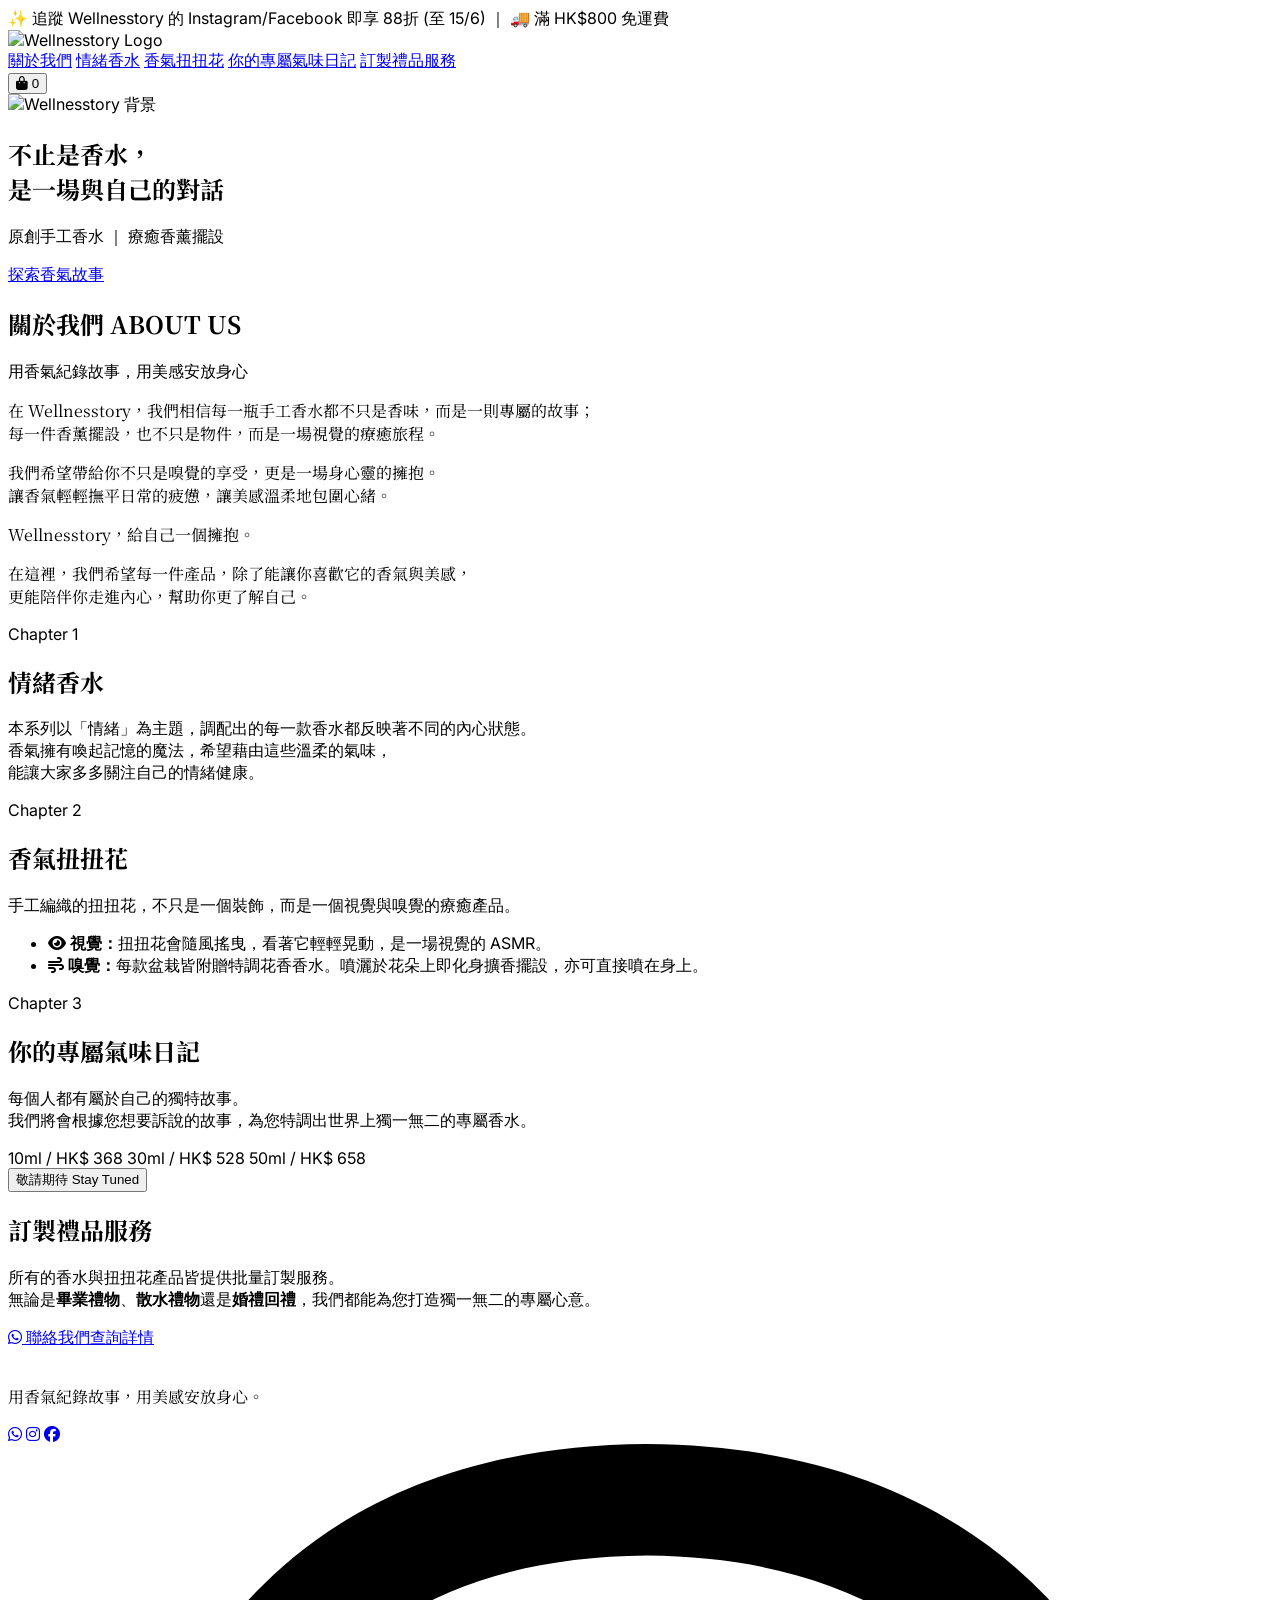
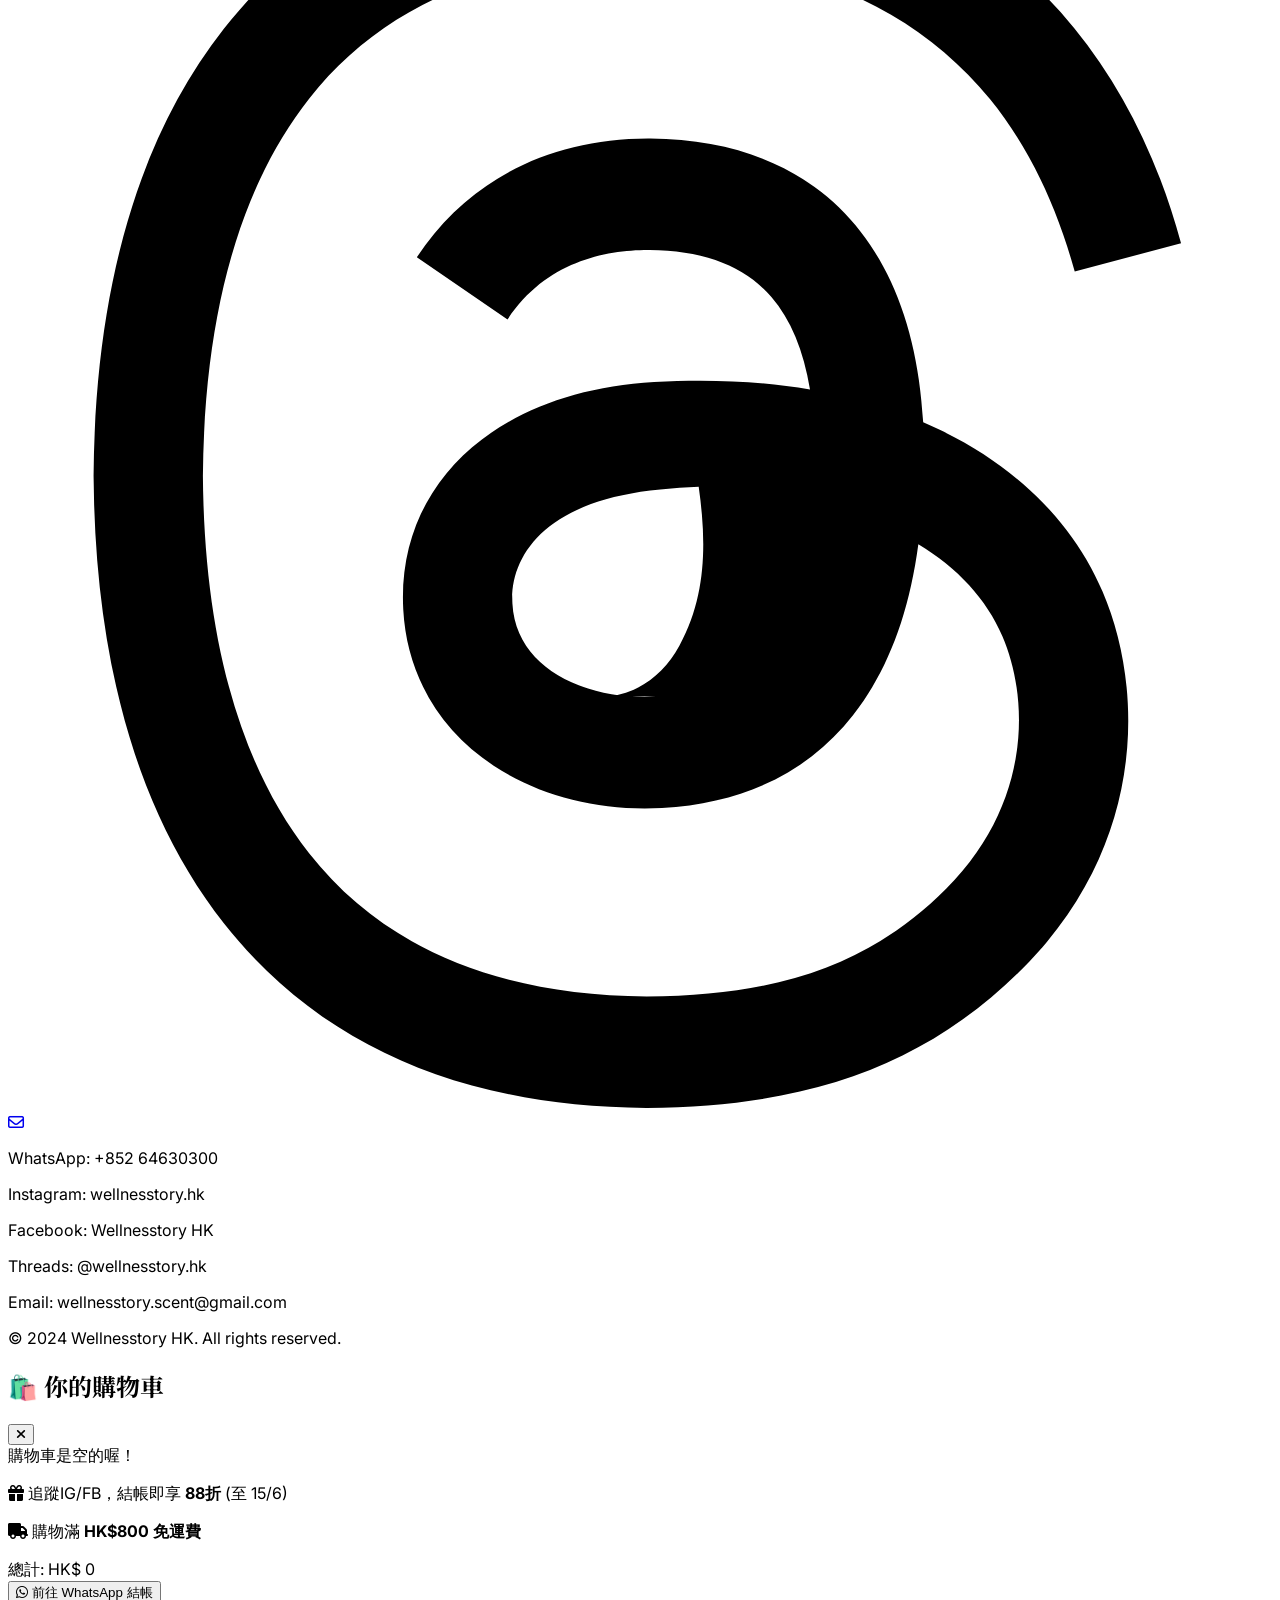
==== index.html @ 08ec4724 "Add files via upload" ====
<!DOCTYPE html>
<html lang="zh-HK">
<head>
    <meta charset="UTF-8">
    <meta name="viewport" content="width=device-width, initial-scale=1.0">
    <title>Wellnesstory | 原創調配香水與手作</title>
    <!-- Tailwind CSS -->
    <script src="https://cdn.tailwindcss.com"></script>
    <!-- Google Fonts -->
    <link href="https://fonts.googleapis.com/css2?family=Noto+Serif+TC:wght@300;400;500;600&family=Inter:wght@300;400;500&display=swap" rel="stylesheet">
    <!-- Font Awesome -->
    <link rel="stylesheet" href="https://cdnjs.cloudflare.com/ajax/libs/font-awesome/6.4.0/css/all.min.css">
    <style>
        body { font-family: 'Inter', sans-serif; }
        .font-serif-tc { font-family: 'Noto Serif TC', serif; }
        html { scroll-behavior: smooth; }
        
        /* 背景漸層遮罩 */
        .hero-overlay {
            background: linear-gradient(to bottom, rgba(255,255,255,0.4) 0%, rgba(250,249,246,1) 100%);
        }
        
        /* 隱藏捲軸但可滾動 */
        .no-scrollbar::-webkit-scrollbar {
            display: none;
        }
        .no-scrollbar {
            -ms-overflow-style: none;
            scrollbar-width: none;
        }
    </style>
</head>
<body class="bg-[#faf9f6] text-gray-800 antialiased overflow-x-hidden">

    <!-- 頂部公告欄 Top Announcement Bar -->
    <div class="fixed top-0 w-full h-10 bg-[#8fa49b] text-white flex items-center justify-center text-xs md:text-sm z-[110] px-4 shadow-sm">
        <span class="text-center w-full truncate">
            ✨ 追蹤 Wellnesstory 的 Instagram/Facebook 即享 <span class="font-bold">88折</span> (至 15/6) ｜ 🚚 滿 <span class="font-bold">HK$800</span> 免運費
        </span>
    </div>

    <!-- 導覽列 Navbar (向下推 40px 以避開公告欄) -->
    <nav class="fixed w-full z-[100] bg-white/95 backdrop-blur-md shadow-sm transition-all duration-300 top-10" id="navbar">
        <div class="max-w-6xl mx-auto px-4 sm:px-6 lg:px-8">
            <div class="flex justify-between items-center h-20">
                <!-- Logo -->
                <div class="flex-shrink-0 flex items-center cursor-pointer relative z-10" onclick="window.scrollTo(0,0)">
                    <img src="https://drive.google.com/thumbnail?id=1SncEjo24boX27bSdx80IUjt_El0j5Xf4&sz=w800" alt="Wellnesstory Logo" class="h-14 w-auto object-contain">
                </div>
                
                <!-- Desktop Menu -->
                <div class="hidden md:flex space-x-8 items-center mr-8 relative z-10 pointer-events-auto">
                    <a href="#about" class="text-gray-600 hover:text-[#8fa49b] transition-colors font-medium">關於我們</a>
                    <a href="#chapter1" class="text-gray-600 hover:text-[#8fa49b] transition-colors font-medium">情緒香水</a>
                    <a href="#chapter2" class="text-gray-600 hover:text-[#8fa49b] transition-colors font-medium">香氣扭扭花</a>
                    <a href="#chapter3" class="text-gray-600 hover:text-[#8fa49b] transition-colors font-medium">你的專屬氣味日記</a>
                    <a href="#customer" class="text-gray-600 hover:text-[#8fa49b] transition-colors font-medium">訂製禮品服務</a>
                </div>

                <!-- 購物車圖示 (獨立按鈕，確保一定點得到) -->
                <button onclick="toggleCart()" class="relative text-gray-700 hover:text-[#8fa49b] transition-colors flex items-center p-2 rounded-full hover:bg-gray-100 z-20 pointer-events-auto">
                    <i class="fas fa-shopping-bag text-2xl md:text-xl"></i>
                    <span id="cart-count" class="absolute -top-1 -right-1 bg-[#8fa49b] text-white text-[10px] rounded-full h-5 w-5 flex items-center justify-center font-bold shadow-sm">0</span>
                </button>
            </div>
        </div>
    </nav>

    <!-- 首頁橫幅 Hero Section -->
    <section class="relative h-screen flex items-center justify-center overflow-hidden">
        <!-- 背景圖片 -->
        <div class="absolute inset-0 z-0">
            <img src="https://drive.google.com/thumbnail?id=1lZn-t7S99FjFiKh4dbZBlxa4X2uC0MrG&sz=w1920" alt="Wellnesstory 背景" class="w-full h-full object-cover opacity-80">
            <div class="absolute inset-0 hero-overlay"></div>
        </div>
        
        <div class="relative z-10 text-center px-4 max-w-4xl mx-auto mt-20">
            <h1 class="text-4xl md:text-5xl font-serif-tc text-gray-800 mb-6 tracking-wide leading-tight drop-shadow-sm">
                不止是香水，<br class="md:hidden">是一場與自己的對話
            </h1>
            <p class="text-lg md:text-2xl text-gray-600 mb-10 tracking-[0.2em] font-light">
                原創手工香水 ｜ 療癒香薰擺設
            </p>
            <a href="#about" class="inline-block bg-[#8fa49b] text-white px-8 py-3.5 rounded-full tracking-wider hover:bg-[#7b8f87] transition-all shadow-md hover:shadow-lg text-lg pointer-events-auto relative z-20">
                探索香氣故事
            </a>
        </div>
    </section>

    <!-- 關於我們 About Us -->
    <section id="about" class="py-24 bg-white relative z-10 pt-32 -mt-16">
        <div class="max-w-4xl mx-auto px-4 text-center">
            <h2 class="text-3xl font-serif-tc text-gray-800 mb-4 tracking-widest">關於我們 ABOUT US</h2>
            <p class="text-[#8fa49b] mb-12 tracking-widest text-sm uppercase font-semibold">用香氣紀錄故事，用美感安放身心</p>
            
            <div class="space-y-8 text-gray-600 leading-loose font-serif-tc text-lg text-left md:text-center max-w-3xl mx-auto">
                <p>在 Wellnesstory，我們相信每一瓶手工香水都不只是香味，而是一則專屬的故事；<br class="hidden md:block">每一件香薰擺設，也不只是物件，而是一場視覺的療癒旅程。</p>
                <p>我們希望帶給你不只是嗅覺的享受，更是一場身心靈的擁抱。<br class="hidden md:block">讓香氣輕輕撫平日常的疲憊，讓美感溫柔地包圍心緒。</p>
                <p class="font-medium text-[#8fa49b] text-xl pt-4">Wellnesstory，給自己一個擁抱。</p>
                <p>在這裡，我們希望每一件產品，除了能讓你喜歡它的香氣與美感，<br class="hidden md:block">更能陪伴你走進內心，幫助你更了解自己。</p>
            </div>
        </div>
    </section>

    <!-- Chapter 1: 情緒香水 -->
    <section id="chapter1" class="py-24 bg-[#faf9f6] pt-32 -mt-16">
        <div class="max-w-6xl mx-auto px-4">
            <div class="text-center mb-16">
                <span class="text-[#8fa49b] font-semibold tracking-widest text-sm mb-2 block">Chapter 1</span>
                <h2 class="text-3xl md:text-4xl font-serif-tc text-gray-800 mb-6">情緒香水</h2>
                <p class="text-gray-600 max-w-2xl mx-auto leading-relaxed">
                    本系列以「情緒」為主題，調配出的每一款香水都反映著不同的內心狀態。<br>
                    香氣擁有喚起記憶的魔法，希望藉由這些溫柔的氣味，<br>
                    能讓大家多多關注自己的情緒健康。
                </p>
            </div>
            
            <div id="ch1-container" class="grid grid-cols-1 md:grid-cols-2 lg:grid-cols-3 gap-10">
                <!-- 產品卡片由 JavaScript 動態生成 -->
            </div>
        </div>
    </section>

    <!-- Chapter 2: 香氣扭扭花 -->
    <section id="chapter2" class="py-24 bg-white pt-32 -mt-16">
        <div class="max-w-6xl mx-auto px-4">
            <div class="text-center mb-16">
                <span class="text-[#8fa49b] font-semibold tracking-widest text-sm mb-2 block">Chapter 2</span>
                <h2 class="text-3xl md:text-4xl font-serif-tc text-gray-800 mb-6">香氣扭扭花</h2>
                <div class="text-gray-600 max-w-2xl mx-auto leading-relaxed space-y-4 text-left md:text-center">
                    <p>手工編織的扭扭花，不只是一個裝飾，而是一個視覺與嗅覺的療癒產品。</p>
                    <ul class="list-none space-y-2 inline-block text-left">
                        <li><i class="fas fa-eye text-[#8fa49b] w-6"></i> <b>視覺：</b>扭扭花會隨風搖曳，看著它輕輕晃動，是一場視覺的 ASMR。</li>
                        <li><i class="fas fa-wind text-[#8fa49b] w-6"></i> <b>嗅覺：</b>每款盆栽皆附贈特調花香香水。噴灑於花朵上即化身擴香擺設，亦可直接噴在身上。</li>
                    </ul>
                </div>
            </div>
            
            <div id="ch2-container" class="grid grid-cols-1 sm:grid-cols-2 lg:grid-cols-3 gap-10">
                <!-- 產品卡片由 JavaScript 動態生成 -->
            </div>
        </div>
    </section>

    <!-- Chapter 3: 你的專屬氣味日記 -->
    <section id="chapter3" class="py-24 bg-[#eef1f0]">
        <div class="max-w-4xl mx-auto px-4 text-center">
            <span class="text-[#8fa49b] font-semibold tracking-widest text-sm mb-2 block">Chapter 3</span>
            <h2 class="text-3xl md:text-4xl font-serif-tc text-gray-800 mb-6">你的專屬氣味日記</h2>
            <p class="text-gray-600 mb-10 leading-relaxed max-w-2xl mx-auto">
                每個人都有屬於自己的獨特故事。<br>我們將會根據您想要訴說的故事，為您特調出世界上獨一無二的專屬香水。
            </p>
            <div class="flex flex-wrap justify-center gap-4 md:gap-8 text-gray-700 font-medium mb-12 text-lg">
                <span class="bg-white px-6 py-2 rounded-lg shadow-sm">10ml / HK$ 368</span>
                <span class="bg-white px-6 py-2 rounded-lg shadow-sm">30ml / HK$ 528</span>
                <span class="bg-white px-6 py-2 rounded-lg shadow-sm">50ml / HK$ 658</span>
            </div>
            <button class="bg-gray-300 text-gray-500 px-10 py-3.5 rounded-full font-medium cursor-not-allowed text-lg shadow-inner">
                敬請期待 Stay Tuned
            </button>
        </div>
    </section>

    <!-- 訂製禮品服務 Banner -->
    <section id="customer" class="py-16 bg-[#8fa49b] text-white pt-24 -mt-8">
        <div class="max-w-4xl mx-auto px-4 text-center">
            <h2 class="text-3xl font-serif-tc mb-4">訂製禮品服務</h2>
            <p class="text-lg mb-8 opacity-90 leading-relaxed max-w-2xl mx-auto">所有的香水與扭扭花產品皆提供批量訂製服務。<br>無論是<b>畢業禮物</b>、<b>散水禮物</b>還是<b>婚禮回禮</b>，我們都能為您打造獨一無二的專屬心意。</p>
            <a href="https://wa.me/85264630300?text=你好，我想了解批量訂製（如畢業禮物/散水禮物/回禮）的詳情！" target="_blank" class="inline-flex items-center gap-2 bg-white text-[#8fa49b] px-8 py-3.5 rounded-full hover:bg-gray-100 transition-colors font-semibold shadow-md text-lg relative z-20 pointer-events-auto">
                <i class="fab fa-whatsapp text-2xl"></i> 聯絡我們查詢詳情
            </a>
        </div>
    </section>

    <!-- 頁尾 Footer -->
    <footer class="bg-gray-900 text-gray-400 py-16 text-center">
        <div class="max-w-6xl mx-auto px-4 flex flex-col items-center">
            <img src="https://drive.google.com/thumbnail?id=1SncEjo24boX27bSdx80IUjt_El0j5Xf4&sz=w800" alt="Wellnesstory Logo" class="h-16 w-auto mb-6 opacity-60 hover:opacity-100 transition-opacity" style="filter: brightness(0) invert(1);">
            <p class="font-serif-tc text-gray-300 mb-8 tracking-widest">用香氣紀錄故事，用美感安放身心。</p>
            <div class="flex space-x-6 mb-8 items-center justify-center">
                <a href="https://wa.me/85264630300" target="_blank" class="text-gray-400 hover:text-white transition-colors transform hover:scale-110"><i class="fab fa-whatsapp text-3xl"></i></a>
                <a href="https://www.instagram.com/wellnesstory.hk/" target="_blank" class="text-gray-400 hover:text-white transition-colors transform hover:scale-110"><i class="fab fa-instagram text-3xl"></i></a>
                <a href="https://facebook.com/WellnesstoryHK" target="_blank" class="text-gray-400 hover:text-white transition-colors transform hover:scale-110"><i class="fab fa-facebook text-3xl"></i></a>
                
                <!-- Threads SVG Icon -->
                <a href="https://www.threads.com/@wellnesstory.hk" target="_blank" class="text-gray-400 hover:text-white transition-colors transform hover:scale-110">
                    <svg class="w-7 h-7 fill-current" viewBox="0 0 192 192" xmlns="http://www.w3.org/2000/svg">
                        <path d="M141.537 88.9883C140.71 88.5919 139.87 88.2104 139.019 87.8451C137.537 60.5382 122.616 44.905 97.5619 44.745C97.4484 44.7443 97.3355 44.7443 97.222 44.7443C82.2364 44.7443 69.7731 51.1409 62.102 62.7807L75.881 72.2328C81.6116 63.5383 90.6052 61.6848 97.2286 61.6848C97.3051 61.6848 97.3819 61.6848 97.4576 61.6855C105.707 61.7381 111.932 64.1366 115.961 68.814C118.893 72.2193 120.854 76.925 121.825 82.8638C114.511 81.6207 106.601 81.2385 98.145 81.7233C74.3247 83.0954 59.0111 96.9879 60.0396 116.292C60.5615 126.084 65.4397 134.508 73.775 140.011C80.8224 144.663 89.899 146.938 99.3323 146.423C111.79 145.74 121.563 140.987 128.381 132.296C133.559 125.696 136.834 117.143 138.28 106.366C144.217 109.949 148.617 114.664 151.047 120.332C155.179 129.967 155.42 145.8 142.501 158.708C131.182 170.016 117.576 174.908 97.0135 175.059C74.2042 174.89 56.9538 167.575 45.7381 153.317C35.2355 139.966 29.8077 120.682 29.6052 96C29.8077 71.3178 35.2355 52.0336 45.7381 38.6827C56.9538 24.4249 74.2039 17.11 97.0132 16.9405C119.988 17.1113 137.539 24.4614 149.184 38.788C154.894 45.8136 159.199 54.6488 162.037 64.9503L178.184 60.6422C174.744 47.9622 169.331 37.0357 161.965 27.974C147.036 9.60668 125.202 0.195148 97.0695 0H96.9569C68.8816 0.194473 47.2921 9.6418 32.7883 28.0793C19.8819 44.4864 13.2244 67.3157 13.0007 95.9325L13 96L13.0007 96.0675C13.2244 124.684 19.8819 147.514 32.7883 163.921C47.2921 182.358 68.8816 191.806 96.9569 192H97.0695C122.03 191.827 139.624 185.292 154.118 170.811C173.081 151.866 172.51 128.119 166.26 113.541C161.776 103.087 153.227 94.5962 141.537 88.9883ZM98.4405 129.507C88.0005 130.095 77.1544 125.409 76.6196 115.372C76.2232 107.93 81.9158 99.626 99.0812 98.0476C101.049 97.8662 102.994 97.7376 104.915 97.6518C105.951 104.97 106.401 113.805 102.001 121.758C99.642 126.02 96.166 128.847 91.246 129.507Z"></path>
                    </svg>
                </a>
                
                <a href="mailto:wellnesstory.scent@gmail.com" class="text-gray-400 hover:text-white transition-colors transform hover:scale-110"><i class="far fa-envelope text-3xl"></i></a>
            </div>
            <div class="text-sm space-y-2 text-gray-500">
                <p class="hover:text-gray-300 transition-colors">WhatsApp: +852 64630300</p>
                <p class="hover:text-gray-300 transition-colors">Instagram: wellnesstory.hk</p>
                <p class="hover:text-gray-300 transition-colors">Facebook: Wellnesstory HK</p>
                <p class="hover:text-gray-300 transition-colors">Threads: @wellnesstory.hk</p>
                <p class="hover:text-gray-300 transition-colors">Email: wellnesstory.scent@gmail.com</p>
                <p class="mt-8 pt-6 border-t border-gray-800 text-xs opacity-60">&copy; 2024 Wellnesstory HK. All rights reserved.</p>
            </div>
        </div>
    </footer>

    <!-- 購物車遮罩 -->
    <div id="cart-overlay" class="fixed inset-0 bg-black/50 z-[120] hidden transition-opacity backdrop-blur-sm" onclick="toggleCart()"></div>
    
    <!-- 購物車側邊欄 (修改排版，確保不被遮擋) -->
    <div id="cart-sidebar" class="fixed top-0 right-0 h-full w-full sm:w-[400px] bg-white shadow-2xl z-[130] flex flex-col transform translate-x-full transition-transform duration-300">
        
        <!-- 購物車頂部 (固定高度) -->
        <div class="p-5 border-b flex justify-between items-center bg-gray-50 h-[72px] shrink-0">
            <h2 class="text-xl font-serif-tc font-bold text-gray-800">🛍️ 你的購物車</h2>
            <button onclick="toggleCart()" class="text-gray-400 hover:text-gray-800 transition-colors p-2 rounded-full hover:bg-gray-200 cursor-pointer flex items-center justify-center pointer-events-auto">
                <i class="fas fa-times text-2xl"></i>
            </button>
        </div>
        
        <!-- 購物車內容區 (可滾動，隱藏滾動條但保持功能) -->
        <div id="cart-items" class="flex-1 overflow-y-auto no-scrollbar p-5 space-y-4 bg-white relative">
            <div class="text-center text-gray-500 mt-10">購物車是空的喔！</div>
        </div>
        
        <!-- 購物車底部結帳區 (固定在最底) -->
        <div class="p-5 border-t bg-white shadow-[0_-10px_15px_-3px_rgba(0,0,0,0.05)] shrink-0">
            
            <!-- 優惠與運費提示 -->
            <div class="bg-[#f4f7f6] rounded-xl p-3 mb-4 text-xs text-gray-600 space-y-1.5 border border-[#e8f0ec]">
                <p class="flex items-start gap-1.5"><i class="fas fa-gift text-[#8fa49b] mt-0.5"></i> <span>追蹤IG/FB，結帳即享 <b>88折</b> (至 15/6)</span></p>
                <p class="flex items-start gap-1.5"><i class="fas fa-truck text-[#8fa49b] mt-0.5"></i> <span>購物滿 <b>HK$800 免運費</b> </span></p>
            </div>

            <!-- 總計金額 -->
            <div class="flex justify-between items-end mb-3">
                <span class="font-semibold text-gray-600 mb-1">總計:</span>
                <span class="font-bold text-3xl text-[#8fa49b]">HK$ <span id="cart-total">0</span></span>
            </div>

            <button onclick="checkout()" class="w-full bg-gray-900 text-white py-3.5 mt-4 rounded-xl hover:bg-[#8fa49b] transition-colors font-semibold shadow-md flex items-center justify-center gap-2 text-lg pointer-events-auto">
                <i class="fab fa-whatsapp text-2xl"></i> 前往 WhatsApp 結帳
            </button>
        </div>
    </div>

    <!-- 產品資料與互動邏輯 -->
    <script type="importmap">
        {
          "imports": {
            "@google/genai": "https://esm.run/@google/genai"
          }
        }
    </script>
    <script type="module">
        import { GoogleGenAI } from '@google/genai';

        // -------------------------
        // 產品資料庫
        // -------------------------
        
        // Chapter 1
        const productsCh1 = [
            {
                id: 'p1', name: 'Unique',
                description: '粉紅胡椒與伯爵茶交織出獨特的初印象，揉合金銀花與白麝香的溫柔，最後以雪松與琥珀留下深刻的木質印記，獻給獨一無二的你！',
                image: 'https://drive.google.com/thumbnail?id=1XmzEVz_Deq86PL3l24dZ3It4BhJUNW-I&sz=w800',
                options: [{name: '10ml', price: 198}, {name: '30ml', price: 338}, {name: '50ml', price: 568}]
            },
            {
                id: 'p2', name: 'Freedom',
                description: '佛手柑與茉莉帶來清新開闊的氣息，海洋調與白木帶領你感受海風的吹拂，沉穩的檀香與檜木則為這趟自由之旅畫下寧靜句點。',
                image: 'https://drive.google.com/thumbnail?id=1BBouOcL57UH2y7o2W0Ma26aaHQBxPvo8&sz=w800',
                options: [{name: '10ml', price: 198}, {name: '30ml', price: 338}, {name: '50ml', price: 568}]
            },
            {
                id: 'p3', name: 'Gloomy',
                description: '快樂鼠尾草與青檸的清亮，溫柔地承接了五月玫瑰與晚香玉的馥郁，最後在琥珀、麝香與薰衣草的包圍中，讓憂鬱的情緒得到安放與療癒。',
                image: 'https://drive.google.com/thumbnail?id=1YFwl7EpmYupf7GORQkB1BflWE6qAnyG5&sz=w800',
                options: [{name: '10ml', price: 198}, {name: '30ml', price: 338}, {name: '50ml', price: 568}]
            },
            {
                id: 'p4', name: 'Joy',
                description: '甜美的香橙、荔枝與蘋果，像是一場歡樂的派對；覆盆子、鳳梨與薄荷帶來清爽的驚喜，最後在含羞草與蜜桃的甜香中，延續著愉悅的心情。',
                image: 'https://drive.google.com/thumbnail?id=1Qny7wD9-jKYvq446c9DHxUF1aiDgs0cj&sz=w800',
                options: [{name: '10ml', price: 198}, {name: '30ml', price: 338}, {name: '50ml', price: 568}]
            },
            {
                id: 'p5', name: 'Anxious',
                description: '黑胡椒與茉莉的沉穩交織，胡蘿蔔籽與海洋調帶來平靜的力量，最終在橡木、東加豆與乳香的深沉木質香氣中，撫平焦慮，找回內心的平靜。',
                image: 'https://drive.google.com/thumbnail?id=1Jrxhla3BRv5WOkNCsels0JD10LKok7H9&sz=w800',
                options: [{name: '10ml', price: 198}, {name: '30ml', price: 338}, {name: '50ml', price: 568}]
            }
        ];

        // Chapter 2
        const productsCh2 = [
            { id: 'c2_1', name: 'Daisy 雛菊', desc: '純潔與希望的象徵', img_potted: 'https://drive.google.com/thumbnail?id=1rGiFCvPRi-qfg3AWyP1yEaELSkSRAkgE&sz=w800', img_keychain: 'https://drive.google.com/thumbnail?id=1LkZzeBxmp_FonsTpjjykZTk3L0J9MrZJ&sz=w800', options: [{name: '盆栽', price: 128, type: 'potted'}, {name: '鎖匙扣', price: 58, type: 'keychain'}], colors: ['紅色', '白色', '粉紅色', '黃色'] },
            { id: 'c2_2', name: 'Sunflower 向日葵', desc: '溫暖與陽光的擁抱', img_potted: 'https://drive.google.com/thumbnail?id=1mi2zJFk4Wi_Mg0c80LewX4u5qCZKvRRA&sz=w800', img_keychain: 'https://drive.google.com/thumbnail?id=1zyp1E5zTHQPNjmguBZEdcW4K6Lg6a-l-&sz=w800', options: [{name: '盆栽', price: 128, type: 'potted'}, {name: '鎖匙扣', price: 58, type: 'keychain'}], colors: ['橙色', '黃色', '粉紅色'] },
            { id: 'c2_3', name: 'Rose 玫瑰', desc: '經典浪漫的氣息', img_potted: 'https://drive.google.com/thumbnail?id=1GskHWqS_KWX1IkKIDywoVmLTFHoLyfqf&sz=w800', img_keychain: 'https://drive.google.com/thumbnail?id=1O_YgaBX0PVqicaZ2XBHydCbHtgbAQfST&sz=w800', options: [{name: '盆栽', price: 128, type: 'potted'}, {name: '鎖匙扣', price: 58, type: 'keychain'}], colors: ['粉紅色', '紅色', '桃紅色', '淡粉紅色'] },
            { id: 'c2_4', name: 'Lavender 薰衣草', desc: '寧靜放鬆的療癒', img_potted: 'https://drive.google.com/thumbnail?id=1sQzQRKnJq_oHI1YW8Y83Iojg0WfPMm3R&sz=w800', img_keychain: 'https://drive.google.com/thumbnail?id=1Gl2Z8d2eDKqSJXyyvYszIHjDpNGGKICR&sz=w800', options: [{name: '盆栽', price: 128, type: 'potted'}, {name: '鎖匙扣', price: 58, type: 'keychain'}], colors: ['淨色款 (粉紫)', '淨色款 (淺粉紅色)', '混色款 (淺色)', '混色款 (深色)'] },
            { id: 'c2_5', name: 'Tulip 鬱金香', desc: '優雅迷人的姿態', img_potted: 'https://drive.google.com/thumbnail?id=1LldQB_tQvCJBpUcGONGIy1e16ulRttlj&sz=w800', img_keychain: 'https://drive.google.com/thumbnail?id=1-7pALk9YqPm82ixKH29ozWCdXWmDdyiW&sz=w800', options: [{name: '盆栽', price: 128, type: 'potted'}, {name: '鎖匙扣', price: 58, type: 'keychain'}], colors: ['藍色', '黃色', '橙色', '紫色', '粉紅色'] },
            { id: 'c2_6', name: 'Lily 百合', desc: '清新脫俗的美好', img_potted: 'https://drive.google.com/thumbnail?id=1BeOZzPdmzp5EbXefbdNpkqOTF9jl163q&sz=w800', img_keychain: 'https://drive.google.com/thumbnail?id=1k5rWBBoqDZGFTGKfxPgOrsPnkNbLYsu1&sz=w800', options: [{name: '盆栽', price: 128, type: 'potted'}, {name: '鎖匙扣', price: 58, type: 'keychain'}], colors: ['黃色', '藍色', '粉紅色', '紫色', '啡色'] }
        ];

        let cart = [];

        // -------------------------
        // UI 渲染邏輯
        // -------------------------
        window.renderProducts = function() {
            // Render Chapter 1
            const ch1Container = document.getElementById('ch1-container');
            ch1Container.innerHTML = productsCh1.map(p => `
                <div class="bg-white rounded-2xl shadow-sm hover:shadow-xl transition-all duration-300 overflow-hidden flex flex-col group border border-gray-100">
                    <div class="h-80 overflow-hidden relative bg-gray-50 flex items-center justify-center p-4">
                        <img src="${p.image}" alt="${p.name}" class="w-full h-full object-contain transition-transform duration-700 group-hover:scale-105 drop-shadow-md pointer-events-none">
                    </div>
                    <div class="p-6 flex flex-col flex-1">
                        <h3 class="text-2xl font-bold mb-3 font-serif text-gray-800 tracking-wide">${p.name}</h3>
                        <p class="text-gray-600 text-sm mb-6 flex-1 leading-relaxed">${p.description}</p>
                        <div class="mt-auto space-y-3 pointer-events-auto">
                            <select id="option-${p.id}" class="w-full border border-gray-200 rounded-lg p-3 text-sm focus:ring-2 focus:ring-[#8fa49b] focus:border-transparent outline-none bg-gray-50 cursor-pointer">
                                ${p.options.map((opt, i) => `<option value="${i}">容量: ${opt.name} - HK$${opt.price}</option>`).join('')}
                            </select>
                            <button onclick="addToCart('${p.id}', 'ch1')" class="w-full bg-white border-2 border-[#8fa49b] text-[#8fa49b] py-3 rounded-full hover:bg-[#8fa49b] hover:text-white transition-colors font-semibold shadow-sm">
                                加入購物車
                            </button>
                        </div>
                    </div>
                </div>
            `).join('');

            // Render Chapter 2
            const ch2Container = document.getElementById('ch2-container');
            ch2Container.innerHTML = productsCh2.map(p => `
                <div class="bg-white rounded-2xl shadow-sm hover:shadow-xl transition-all duration-300 overflow-hidden flex flex-col group border border-gray-100">
                    <div class="h-64 overflow-hidden relative bg-gray-50 flex items-center justify-center">
                        <img id="img-${p.id}" src="${p.img_potted}" alt="${p.name}" class="w-full h-full object-cover transition-transform duration-700 group-hover:scale-105 pointer-events-none">
                    </div>
                    <div class="p-6 flex flex-col flex-1 text-center">
                        <h3 class="text-xl font-bold mb-2 font-serif text-gray-800 tracking-wide">${p.name}</h3>
                        <p class="text-gray-500 text-sm mb-4">${p.desc}</p>
                        <div class="mt-auto space-y-3 pointer-events-auto">
                            <select id="option-${p.id}" onchange="changeCh2Image('${p.id}')" class="w-full border border-gray-200 rounded-lg p-2.5 text-sm focus:ring-2 focus:ring-[#8fa49b] outline-none bg-gray-50 text-center cursor-pointer">
                                ${p.options.map((opt, i) => `<option value="${i}">款式: ${opt.name} - HK$${opt.price}</option>`).join('')}
                            </select>
                            <select id="color-${p.id}" class="w-full border border-gray-200 rounded-lg p-2.5 text-sm focus:ring-2 focus:ring-[#8fa49b] outline-none bg-gray-50 text-center cursor-pointer">
                                <optgroup label="預設顏色">
                                    ${p.colors.map(color => `<option value="${color}">${color}</option>`).join('')}
                                </optgroup>
                                <option value="客製化顏色">客製化顏色 (結帳備註)</option>
                            </select>
                            <button onclick="addToCart('${p.id}', 'ch2')" class="w-full bg-[#f4f7f6] text-gray-700 py-3 rounded-full hover:bg-[#8fa49b] hover:text-white transition-colors font-semibold border border-transparent hover:border-[#8fa49b]">
                                加入購物車
                            </button>
                        </div>
                    </div>
                </div>
            `).join('');
        }

        // 切換扭扭花圖片 (盆栽/鎖匙扣)
        window.changeCh2Image = function(productId) {
            const product = productsCh2.find(p => p.id === productId);
            const selectIndex = document.getElementById(`option-${productId}`).value;
            const optType = product.options[selectIndex].type;
            const imgElement = document.getElementById(`img-${productId}`);
            
            imgElement.style.opacity = '0.5';
            setTimeout(() => {
                if(optType === 'keychain') {
                    imgElement.src = product.img_keychain;
                } else {
                    imgElement.src = product.img_potted;
                }
                imgElement.style.opacity = '1';
            }, 150);
        }

        // -------------------------
        // 購物車邏輯
        // -------------------------
        window.toggleCart = function() {
            const sidebar = document.getElementById('cart-sidebar');
            const overlay = document.getElementById('cart-overlay');
            sidebar.classList.toggle('translate-x-full');
            sidebar.classList.toggle('translate-x-0');
            overlay.classList.toggle('hidden');
        }

        // 打開購物車 (加入後自動呼叫)
        window.openCart = function() {
            const sidebar = document.getElementById('cart-sidebar');
            const overlay = document.getElementById('cart-overlay');
            sidebar.classList.remove('translate-x-full');
            sidebar.classList.add('translate-x-0');
            overlay.classList.remove('hidden');
        }

        window.addToCart = function(productId, chapter) {
            const productList = chapter === 'ch1' ? productsCh1 : productsCh2;
            const product = productList.find(p => p.id === productId);
            const selectElement = document.getElementById(`option-${productId}`);
            const selectedOptionIndex = selectElement.value;
            const selectedOption = product.options[selectedOptionIndex];
            
            let optionName = selectedOption.name;
            let itemImage = product.image;

            if (chapter === 'ch2') {
                const colorElement = document.getElementById(`color-${productId}`);
                const selectedColor = colorElement.value;
                optionName = `${selectedOption.name} [${selectedColor}]`;
                itemImage = selectedOption.type === 'keychain' ? product.img_keychain : product.img_potted;
            }
            
            const cartItem = {
                id: `${product.id}-${selectedOptionIndex}${chapter === 'ch2' ? '-' + document.getElementById(`color-${productId}`).selectedIndex : ''}`, 
                productId: product.id,
                name: product.name,
                optionName: optionName,
                price: selectedOption.price,
                quantity: 1,
                image: itemImage
            };

            const existingItem = cart.find(item => item.id === cartItem.id);
            if (existingItem) {
                existingItem.quantity += 1;
            } else {
                cart.push(cartItem);
            }

            updateCartUI();
            openCart(); // 自動彈出
        }

        window.updateCartUI = function() {
            const cartCount = document.getElementById('cart-count');
            const cartItems = document.getElementById('cart-items');
            const cartTotal = document.getElementById('cart-total');
            
            const totalItems = cart.reduce((sum, item) => sum + item.quantity, 0);
            cartCount.innerText = totalItems;
            
            if (cart.length === 0) {
                cartItems.innerHTML = '<div class="text-center text-gray-500 mt-10 flex flex-col items-center"><i class="fas fa-shopping-basket text-4xl mb-3 text-gray-300"></i><p>購物車空空的喔，去挑選香氣吧！</p></div>';
                cartTotal.innerText = '0';
                return;
            }

            let total = 0;
            cartItems.innerHTML = cart.map(item => {
                total += item.price * item.quantity;
                return `
                <div class="flex items-center gap-4 border-b border-gray-100 pb-4 pointer-events-auto">
                    <img src="${item.image}" class="w-16 h-16 object-cover rounded-md border border-gray-200">
                    <div class="flex-1">
                        <h4 class="font-bold text-gray-800 text-sm">${item.name}</h4>
                        <p class="text-xs text-gray-500 mb-2">${item.optionName}</p>
                        <div class="flex items-center justify-between">
                            <span class="text-[#8fa49b] font-bold text-sm">HK$${item.price}</span>
                            <div class="flex items-center border border-gray-200 rounded-lg px-2 py-1 bg-white shadow-sm">
                                <button onclick="changeQuantity('${item.id}', -1)" class="text-gray-400 hover:text-gray-800 px-1 w-6 h-6 flex items-center justify-center font-bold">-</button>
                                <span class="mx-2 text-sm w-4 text-center font-medium">${item.quantity}</span>
                                <button onclick="changeQuantity('${item.id}', 1)" class="text-gray-400 hover:text-gray-800 px-1 w-6 h-6 flex items-center justify-center font-bold">+</button>
                            </div>
                        </div>
                    </div>
                </div>
                `;
            }).join('');
            
            cartTotal.innerText = total;
        }

        window.changeQuantity = function(cartId, delta) {
            const item = cart.find(i => i.id === cartId);
            if (item) {
                item.quantity += delta;
                if (item.quantity <= 0) {
                    cart = cart.filter(i => i.id !== cartId);
                }
                updateCartUI();
            }
        }

        window.checkout = function() {
            if (cart.length === 0) {
                alert('購物車是空的喔！');
                return;
            }
            
            const whatsappNumber = '85264630300';
            let text = '你好，我想訂購以下商品：\n\n';
            let total = 0;
            
            cart.forEach((item, index) => {
                text += `${index + 1}. ${item.name} [${item.optionName}] x ${item.quantity} = HK$${item.price * item.quantity}\n`;
                total += item.price * item.quantity;
            });
            
            text += `\n總計金額：HK$${total}\n\n`;
            text += `💡 溫馨提示：\n`;
            text += `- 若已 Follow 我們的 IG/FB/Threads，請告知我們以享用 88 折優惠（至 6月15日）！\n`;
            text += `- 購物滿 HK$800 免運費，其餘為順豐到付。\n\n`;
            text += `(請傳送此訊息，我們將會盡快為您確認訂單，並提供付款方式，謝謝！)`;
            
            const url = `https://wa.me/${whatsappNumber}?text=${encodeURIComponent(text)}`;
            window.open(url, '_blank');
        }

        // 初始化
        window.onload = () => {
            renderProducts();
            updateCartUI();
        };
    </script>
</body>
</html>
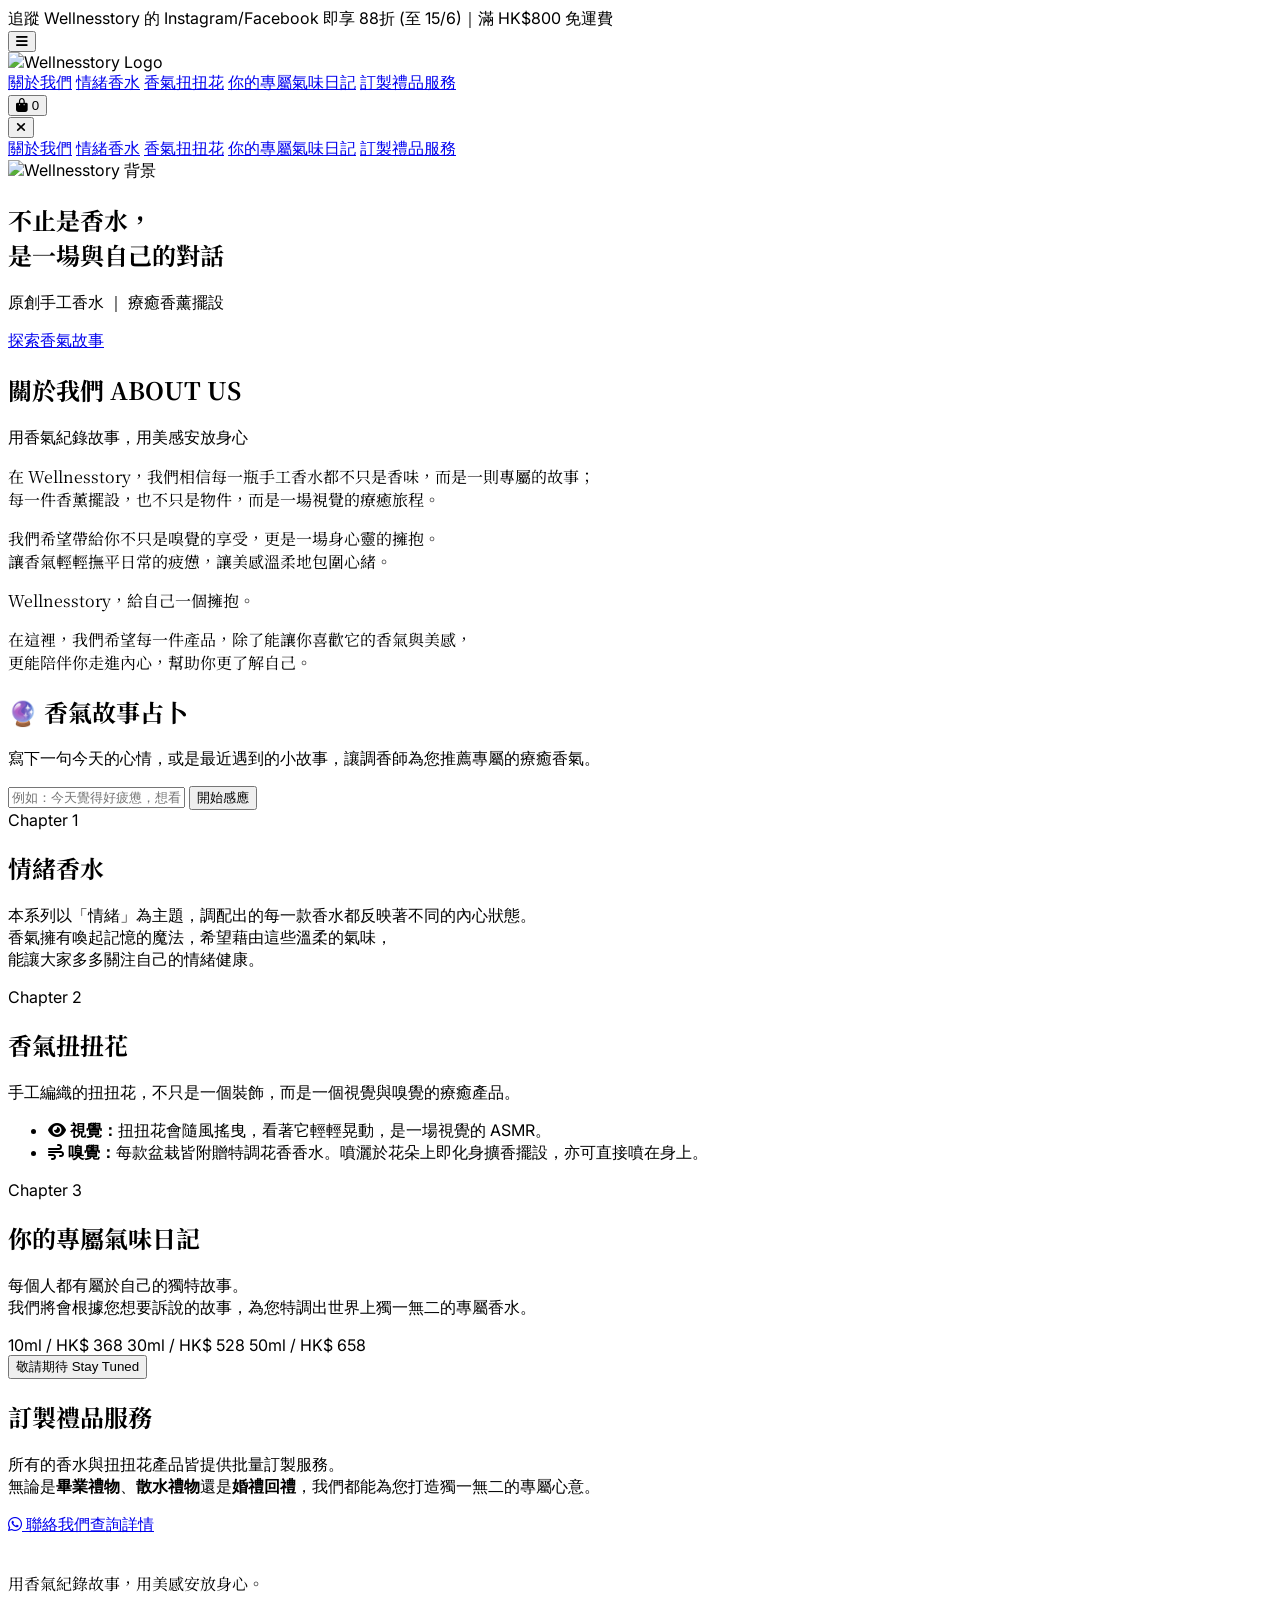
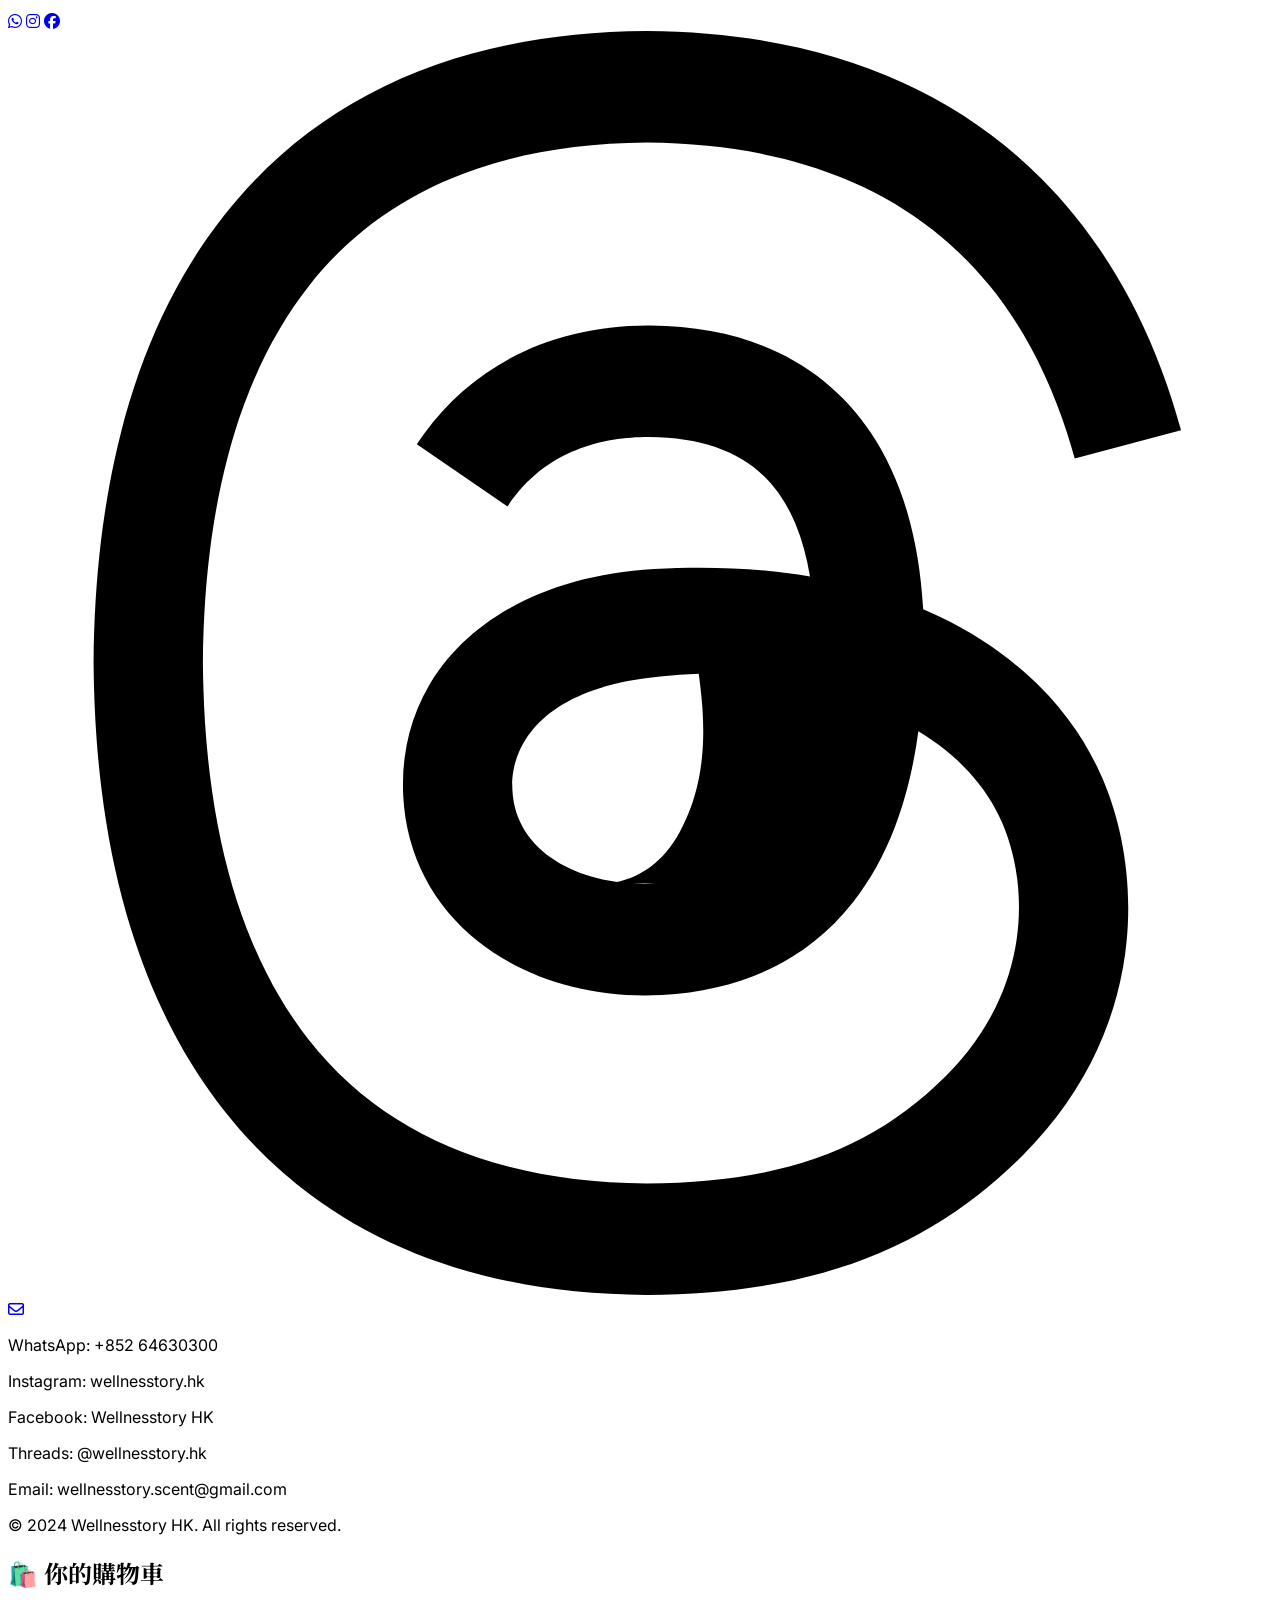
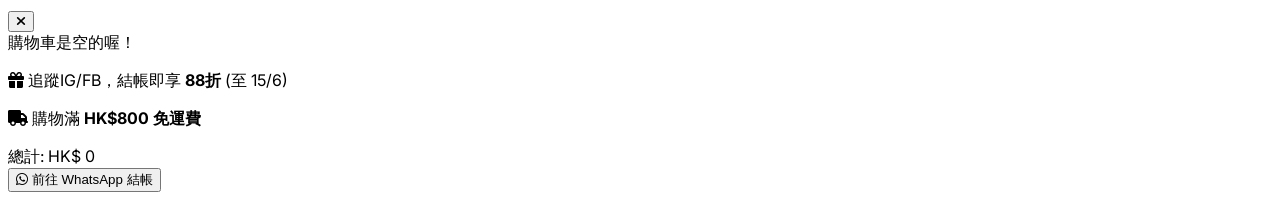
==== commit 3e8673fc: "Add files via upload" ====
--- a/index.html
+++ b/index.html
@@ -35,36 +35,57 @@
     <!-- 頂部公告欄 Top Announcement Bar -->
     <div class="fixed top-0 w-full h-10 bg-[#8fa49b] text-white flex items-center justify-center text-xs md:text-sm z-[110] px-4 shadow-sm">
         <span class="text-center w-full truncate">
-            ✨ 追蹤 Wellnesstory 的 Instagram/Facebook 即享 <span class="font-bold">88折</span> (至 15/6) ｜ 🚚 滿 <span class="font-bold">HK$800</span> 免運費
+            追蹤 Wellnesstory 的 Instagram/Facebook 即享 <span class="font-bold">88折</span> (至 15/6)｜滿 <span class="font-bold">HK$800</span> 免運費
         </span>
     </div>
 
-    <!-- 導覽列 Navbar (向下推 40px 以避開公告欄) -->
-    <nav class="fixed w-full z-[100] bg-white/95 backdrop-blur-md shadow-sm transition-all duration-300 top-10" id="navbar">
-        <div class="max-w-6xl mx-auto px-4 sm:px-6 lg:px-8">
-            <div class="flex justify-between items-center h-20">
-                <!-- Logo -->
-                <div class="flex-shrink-0 flex items-center cursor-pointer relative z-10" onclick="window.scrollTo(0,0)">
-                    <img src="https://drive.google.com/thumbnail?id=1SncEjo24boX27bSdx80IUjt_El0j5Xf4&sz=w800" alt="Wellnesstory Logo" class="h-14 w-auto object-contain">
-                </div>
-                
-                <!-- Desktop Menu -->
-                <div class="hidden md:flex space-x-8 items-center mr-8 relative z-10 pointer-events-auto">
-                    <a href="#about" class="text-gray-600 hover:text-[#8fa49b] transition-colors font-medium">關於我們</a>
-                    <a href="#chapter1" class="text-gray-600 hover:text-[#8fa49b] transition-colors font-medium">情緒香水</a>
-                    <a href="#chapter2" class="text-gray-600 hover:text-[#8fa49b] transition-colors font-medium">香氣扭扭花</a>
-                    <a href="#chapter3" class="text-gray-600 hover:text-[#8fa49b] transition-colors font-medium">你的專屬氣味日記</a>
-                    <a href="#customer" class="text-gray-600 hover:text-[#8fa49b] transition-colors font-medium">訂製禮品服務</a>
-                </div>
-
-                <!-- 購物車圖示 (獨立按鈕，確保一定點得到) -->
-                <button onclick="toggleCart()" class="relative text-gray-700 hover:text-[#8fa49b] transition-colors flex items-center p-2 rounded-full hover:bg-gray-100 z-20 pointer-events-auto">
-                    <i class="fas fa-shopping-bag text-2xl md:text-xl"></i>
-                    <span id="cart-count" class="absolute -top-1 -right-1 bg-[#8fa49b] text-white text-[10px] rounded-full h-5 w-5 flex items-center justify-center font-bold shadow-sm">0</span>
+<!-- 導覽列 Navbar -->
+<nav class="fixed w-full z-[100] bg-white/95 backdrop-blur-md shadow-sm transition-all duration-300 top-10" id="navbar">
+    <div class="max-w-6xl mx-auto px-4 sm:px-6 lg:px-8">
+        <div class="flex justify-between items-center h-20">
+
+            <!-- 新增：手機版漢堡按鈕 (只有小螢幕顯示) -->
+            <button class="md:hidden text-2xl text-gray-700" onclick="toggleMobileMenu()">
+                <i class="fas fa-bars"></i>
+            </button>
+
+            <!-- Logo -->
+            <div class="cursor-pointer" onclick="window.scrollTo(0,0)">
+                <img src="https://drive.google.com/thumbnail?id=1SncEjo24boX27bSdx80IUjt_El0j5Xf4&sz=w800" alt="Wellnesstory Logo" class="h-14 w-auto object-contain">
+            </div>
+
+            <!-- Desktop Menu (保持隱藏) -->
+            <div class="hidden md:flex space-x-8 items-center mr-8 relative z-10 pointer-events-auto">
+                <!-- (你的連結保持不變) -->
+                <a href="#about" class="text-gray-600 hover:text-[#8fa49b] transition-colors font-medium">關於我們</a>
+                <a href="#chapter1" class="text-gray-600 hover:text-[#8fa49b] transition-colors font-medium">情緒香水</a>
+                <a href="#chapter2" class="text-gray-600 hover:text-[#8fa49b] transition-colors font-medium">香氣扭扭花</a>
+                <a href="#chapter3" class="text-gray-600 hover:text-[#8fa49b] transition-colors font-medium">你的專屬氣味日記</a>
+                <a href="#customer" class="text-gray-600 hover:text-[#8fa49b] transition-colors font-medium">訂製禮品服務</a>
+            </div>
+
+            <!-- 購物車按鈕 -->
+            <div class="flex items-center gap-4">
+                <button onclick="toggleCart()" class="relative text-gray-700 hover:text-[#8fa49b] text-xl">
+                    <i class="fas fa-shopping-bag"></i>
+                    <span id="cart-count" class="absolute -top-2 -right-2 bg-[#8fa49b] text-white text-[10px] rounded-full h-4 w-4 flex items-center justify-center">0</span>
                 </button>
             </div>
         </div>
-    </nav>
+    </div>
+</nav>
+
+    <!-- Mobile Menu -->
+    <div id="mobile-menu" class="hidden md:hidden fixed inset-0 z-[105] bg-white pt-24 px-6">
+        <button class="absolute top-8 right-6 text-2xl" onclick="toggleMobileMenu()"><i class="fas fa-times"></i></button>
+        <div class="flex flex-col space-y-6 text-xl font-medium">
+            <a href="#about" onclick="toggleMobileMenu()">關於我們</a>
+            <a href="#chapter1" onclick="toggleMobileMenu()">情緒香水</a>
+            <a href="#chapter2" onclick="toggleMobileMenu()">香氣扭扭花</a>
+            <a href="#chapter3" onclick="toggleMobileMenu()">你的專屬氣味日記</a>
+            <a href="#customer" onclick="toggleMobileMenu()">訂製禮品服務</a>
+        </div>
+    </div>
 
     <!-- 首頁橫幅 Hero Section -->
     <section class="relative h-screen flex items-center justify-center overflow-hidden">
@@ -99,6 +120,17 @@
                 <p class="font-medium text-[#8fa49b] text-xl pt-4">Wellnesstory，給自己一個擁抱。</p>
                 <p>在這裡，我們希望每一件產品，除了能讓你喜歡它的香氣與美感，<br class="hidden md:block">更能陪伴你走進內心，幫助你更了解自己。</p>
             </div>
+        </div>
+    </section>
+
+    <!-- AI 占卜 -->
+    <section class="py-16 bg-[#f4f7f6]">
+        <div class="max-w-2xl mx-auto px-6 text-center">
+            <h2 class="text-2xl font-serif-tc mb-6">🔮 香氣故事占卜</h2>
+            <p class="text-gray-600 mb-6">寫下一句今天的心情，或是最近遇到的小故事，讓調香師為您推薦專屬的療癒香氣。</p>
+            <input type="text" id="oracle-input" placeholder="例如：今天覺得好疲憊，想看海..." class="w-full p-4 rounded-full border mb-4">
+            <button onclick="askScentOracle()" class="bg-[#8fa49b] text-white px-8 py-3 rounded-full">開始感應</button>
+            <div id="oracle-result" class="mt-8 hidden p-6 bg-white rounded-xl shadow-sm"></div>
         </div>
     </section>
 
@@ -500,14 +532,63 @@
             });
             
             text += `\n總計金額：HK$${total}\n\n`;
-            text += `💡 溫馨提示：\n`;
+            text += `溫馨提示：\n`;
             text += `- 若已 Follow 我們的 IG/FB/Threads，請告知我們以享用 88 折優惠（至 6月15日）！\n`;
-            text += `- 購物滿 HK$800 免運費，其餘為順豐到付。\n\n`;
             text += `(請傳送此訊息，我們將會盡快為您確認訂單，並提供付款方式，謝謝！)`;
             
             const url = `https://wa.me/${whatsappNumber}?text=${encodeURIComponent(text)}`;
             window.open(url, '_blank');
         }
+
+window.askScentOracle = async function() {
+    const input = document.getElementById('oracle-input').value.trim();
+    const res = document.getElementById('oracle-result');
+    
+    if (!input) {
+        alert("請先寫下你的心情喔！");
+        return;
+    }
+
+    res.classList.remove('hidden');
+    res.innerHTML = "✨ 調香師正在感應你的氣味頻率...";
+
+    // 模擬 AI 思考邏輯
+    setTimeout(() => {
+        let recommendation = "";
+        let reason = "";
+
+        // 根據輸入內容做簡單的「關鍵字聯想」
+        if (input.includes('累') || input.includes('疲') || input.includes('煩')) {
+            recommendation = "Gloomy";
+            reason = "這款香氣能溫柔地包圍你，讓疲憊的情緒得到安放與療癒。";
+        } else if (input.includes('開心') || input.includes('快樂') || input.includes('玩')) {
+            recommendation = "Joy";
+            reason = "這款香氣充滿活潑的果香，能完美延續你愉悅的心情！";
+        } else if (input.includes('自由') || input.includes('海') || input.includes('風')) {
+            recommendation = "Freedom";
+            reason = "這款香氣帶來清新的海風，適合嚮往自由、渴望空間的你。";
+        } else if (input.includes('焦慮') || input.includes('怕') || input.includes('壓力')) {
+            recommendation = "Anxious";
+            reason = "這款香氣擁有沉穩的木質力量，能撫平你的焦慮，找回內心的平靜。";
+        } else {
+            recommendation = "Unique";
+            reason = "這款香氣獨一無二，就像今天的你一樣，值得被細心呵護。";
+        }
+
+        res.innerHTML = `
+            <div class="animate-fade-in">
+                <p class="text-gray-500 text-sm italic">「${input}」</p>
+                <p class="mt-4 text-gray-800">感應到了... 推薦你使用 <span class="font-bold text-[#8fa49b] text-xl">${recommendation}</span></p>
+                <p class="text-gray-600 mt-2">${reason}</p>
+            </div>
+        `;
+    }, 1500);
+}
+// 手機選單開關控制
+window.toggleMobileMenu = function() {
+    const menu = document.getElementById('mobile-menu');
+    menu.classList.toggle('hidden');
+}
 
         // 初始化
         window.onload = () => {
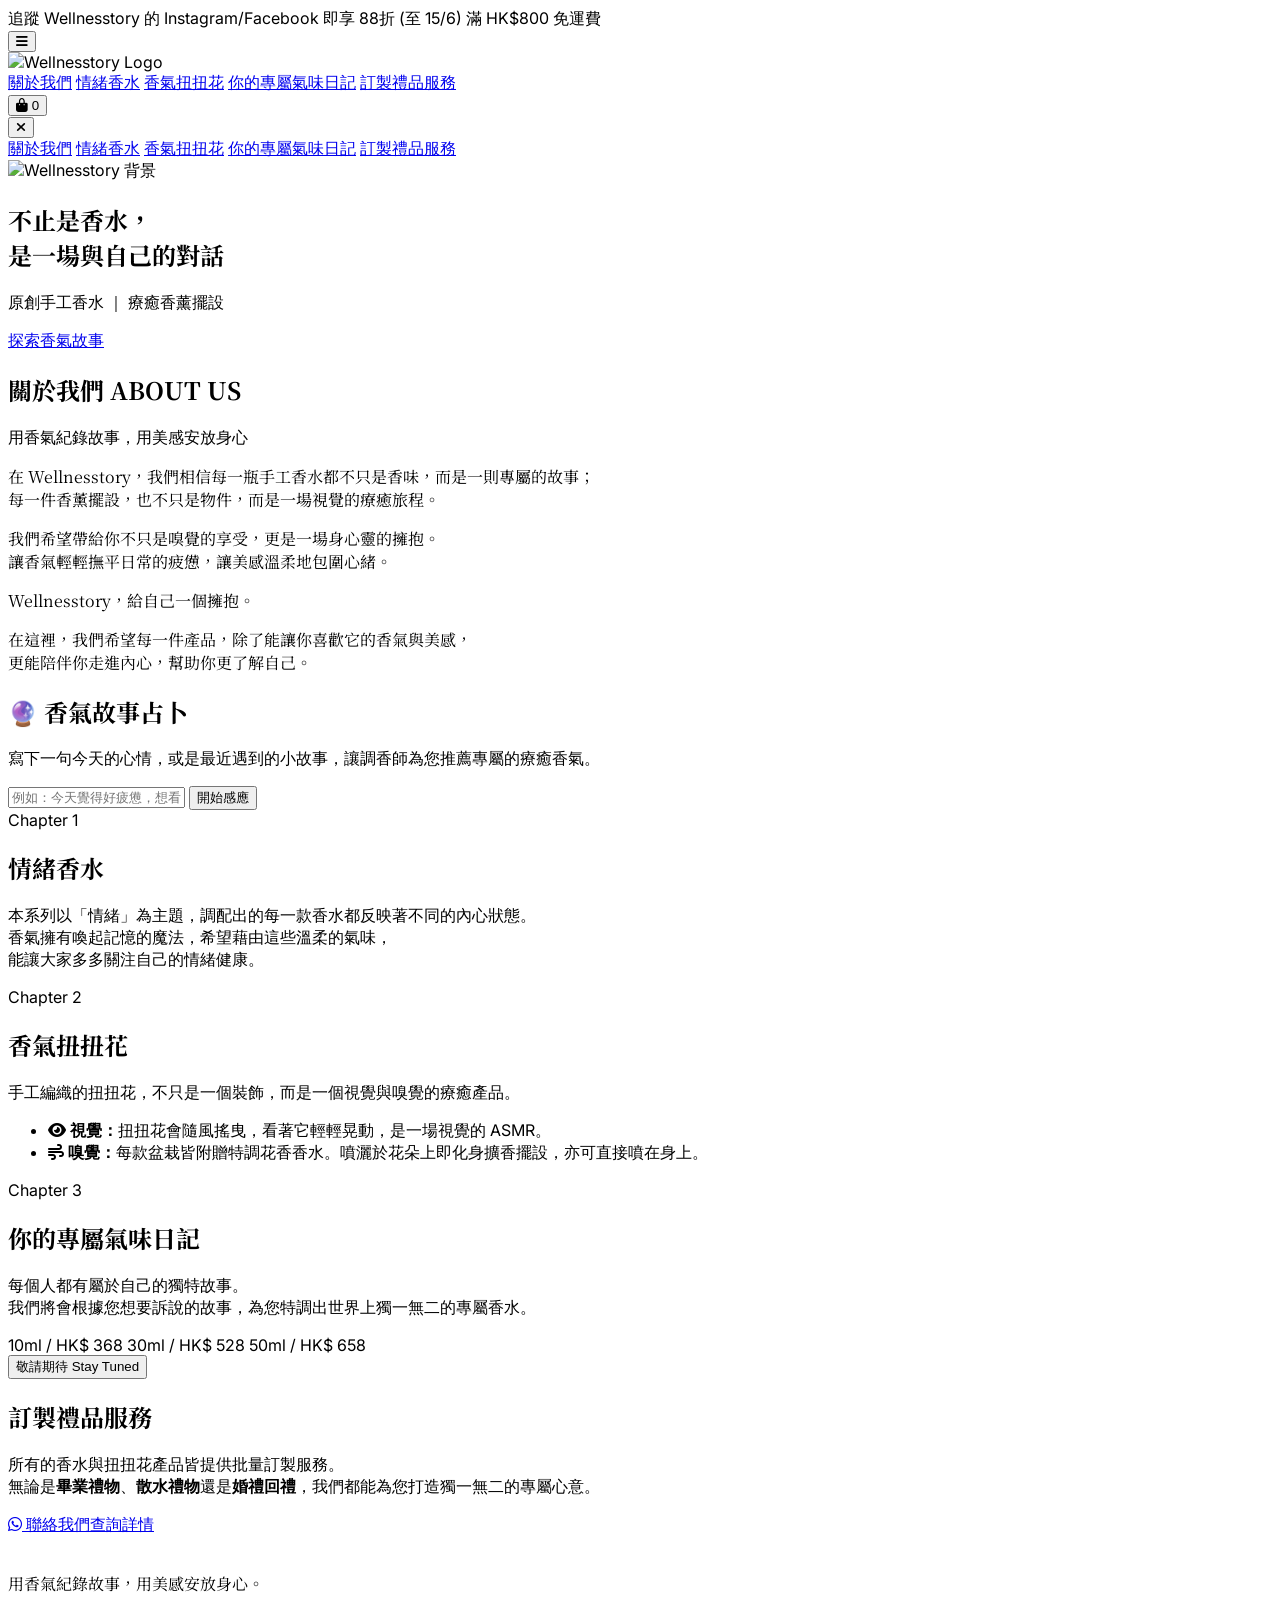
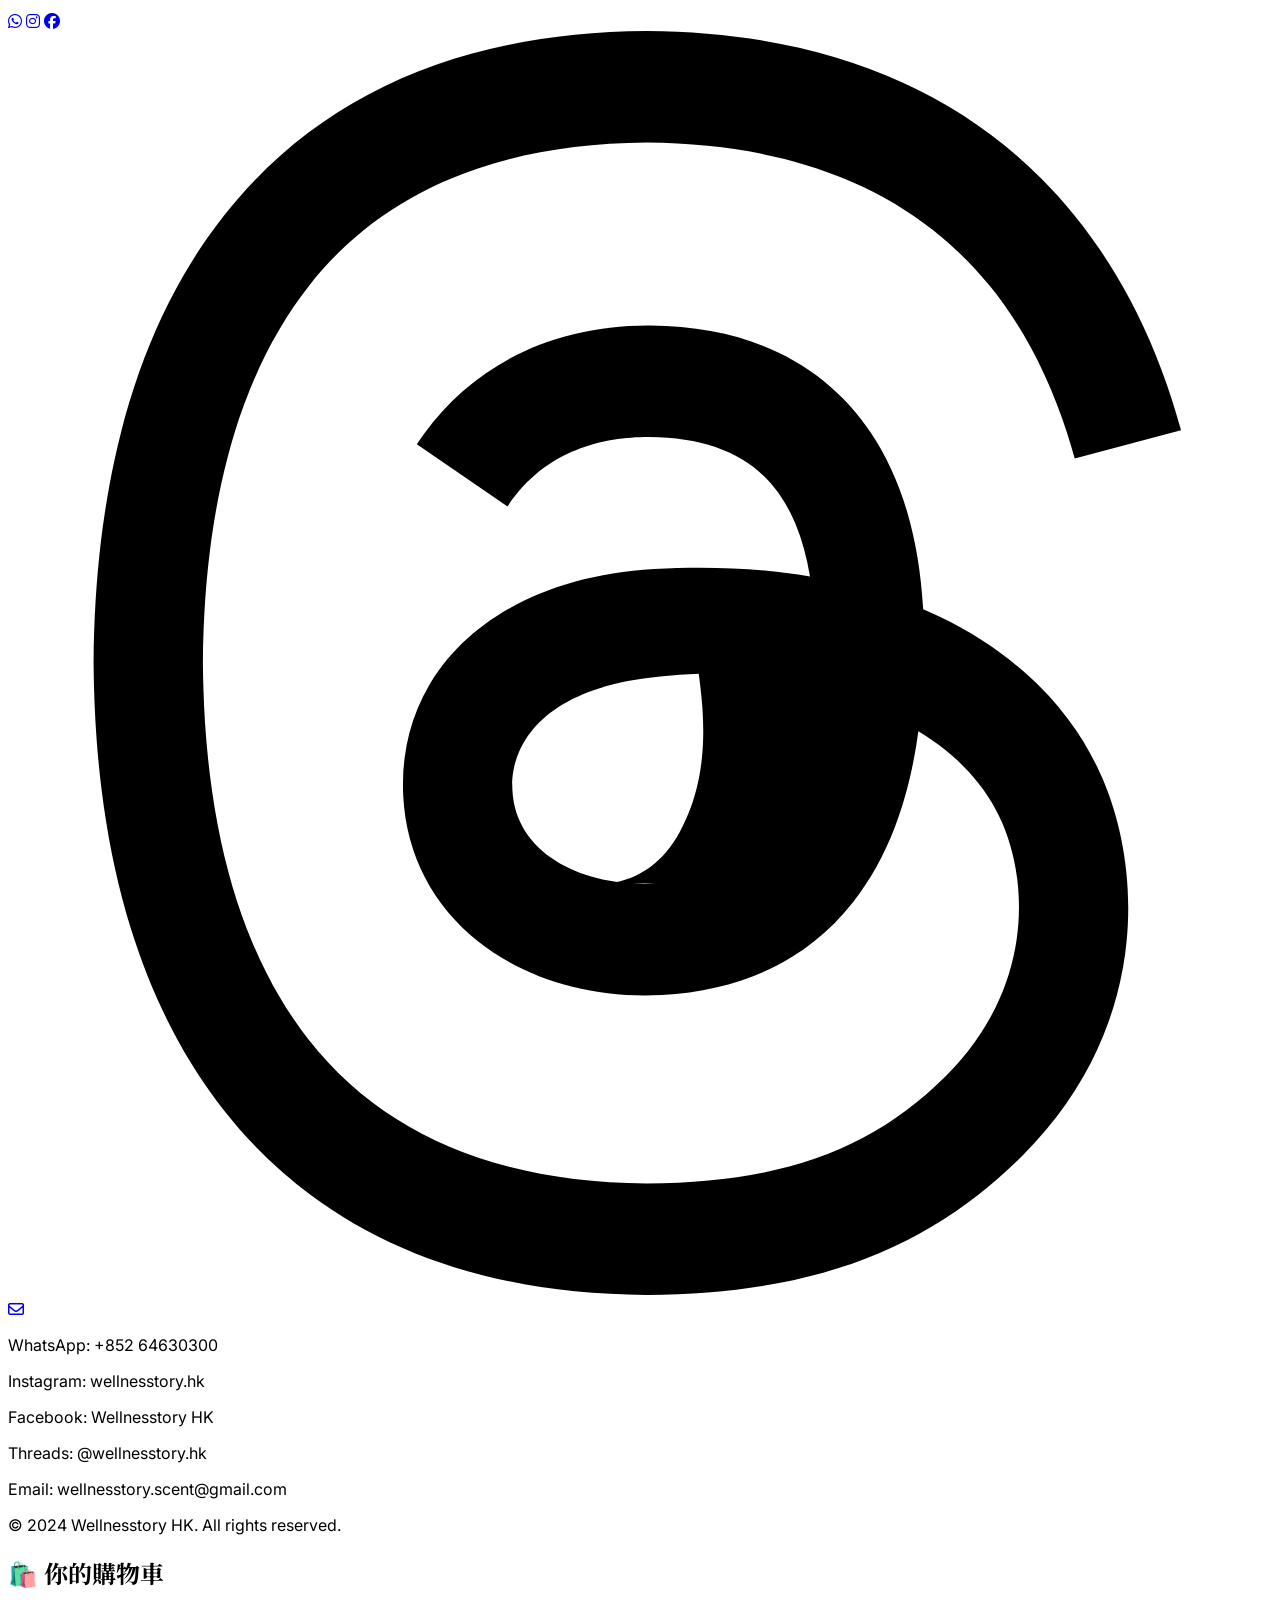
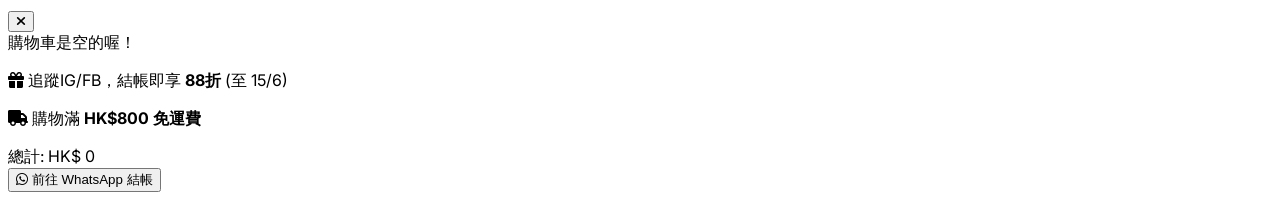
==== commit cc6028a6: "Add files via upload" ====
--- a/index.html
+++ b/index.html
@@ -32,12 +32,17 @@
 </head>
 <body class="bg-[#faf9f6] text-gray-800 antialiased overflow-x-hidden">
 
-    <!-- 頂部公告欄 Top Announcement Bar -->
-    <div class="fixed top-0 w-full h-10 bg-[#8fa49b] text-white flex items-center justify-center text-xs md:text-sm z-[110] px-4 shadow-sm">
-        <span class="text-center w-full truncate">
-            追蹤 Wellnesstory 的 Instagram/Facebook 即享 <span class="font-bold">88折</span> (至 15/6)｜滿 <span class="font-bold">HK$800</span> 免運費
-        </span>
-    </div>
+<!-- 頂部公告欄 (修改為垂直兩行) -->
+<div class="fixed top-0 w-full h-auto min-h-[40px] py-1 bg-[#8fa49b] text-white flex flex-col items-center justify-center text-xs md:text-sm z-[110] px-4 shadow-sm">
+    <!-- 第一行：優惠活動 -->
+    <span class="text-center w-full">
+        追蹤 Wellnesstory 的 Instagram/Facebook 即享 <span class="font-bold">88折</span> (至 15/6)
+    </span>
+    <!-- 第二行：免運資訊 -->
+    <span class="text-center w-full">
+        滿 <span class="font-bold">HK$800</span> 免運費
+    </span>
+</div>
 
 <!-- 導覽列 Navbar -->
 <nav class="fixed w-full z-[100] bg-white/95 backdrop-blur-md shadow-sm transition-all duration-300 top-10" id="navbar">
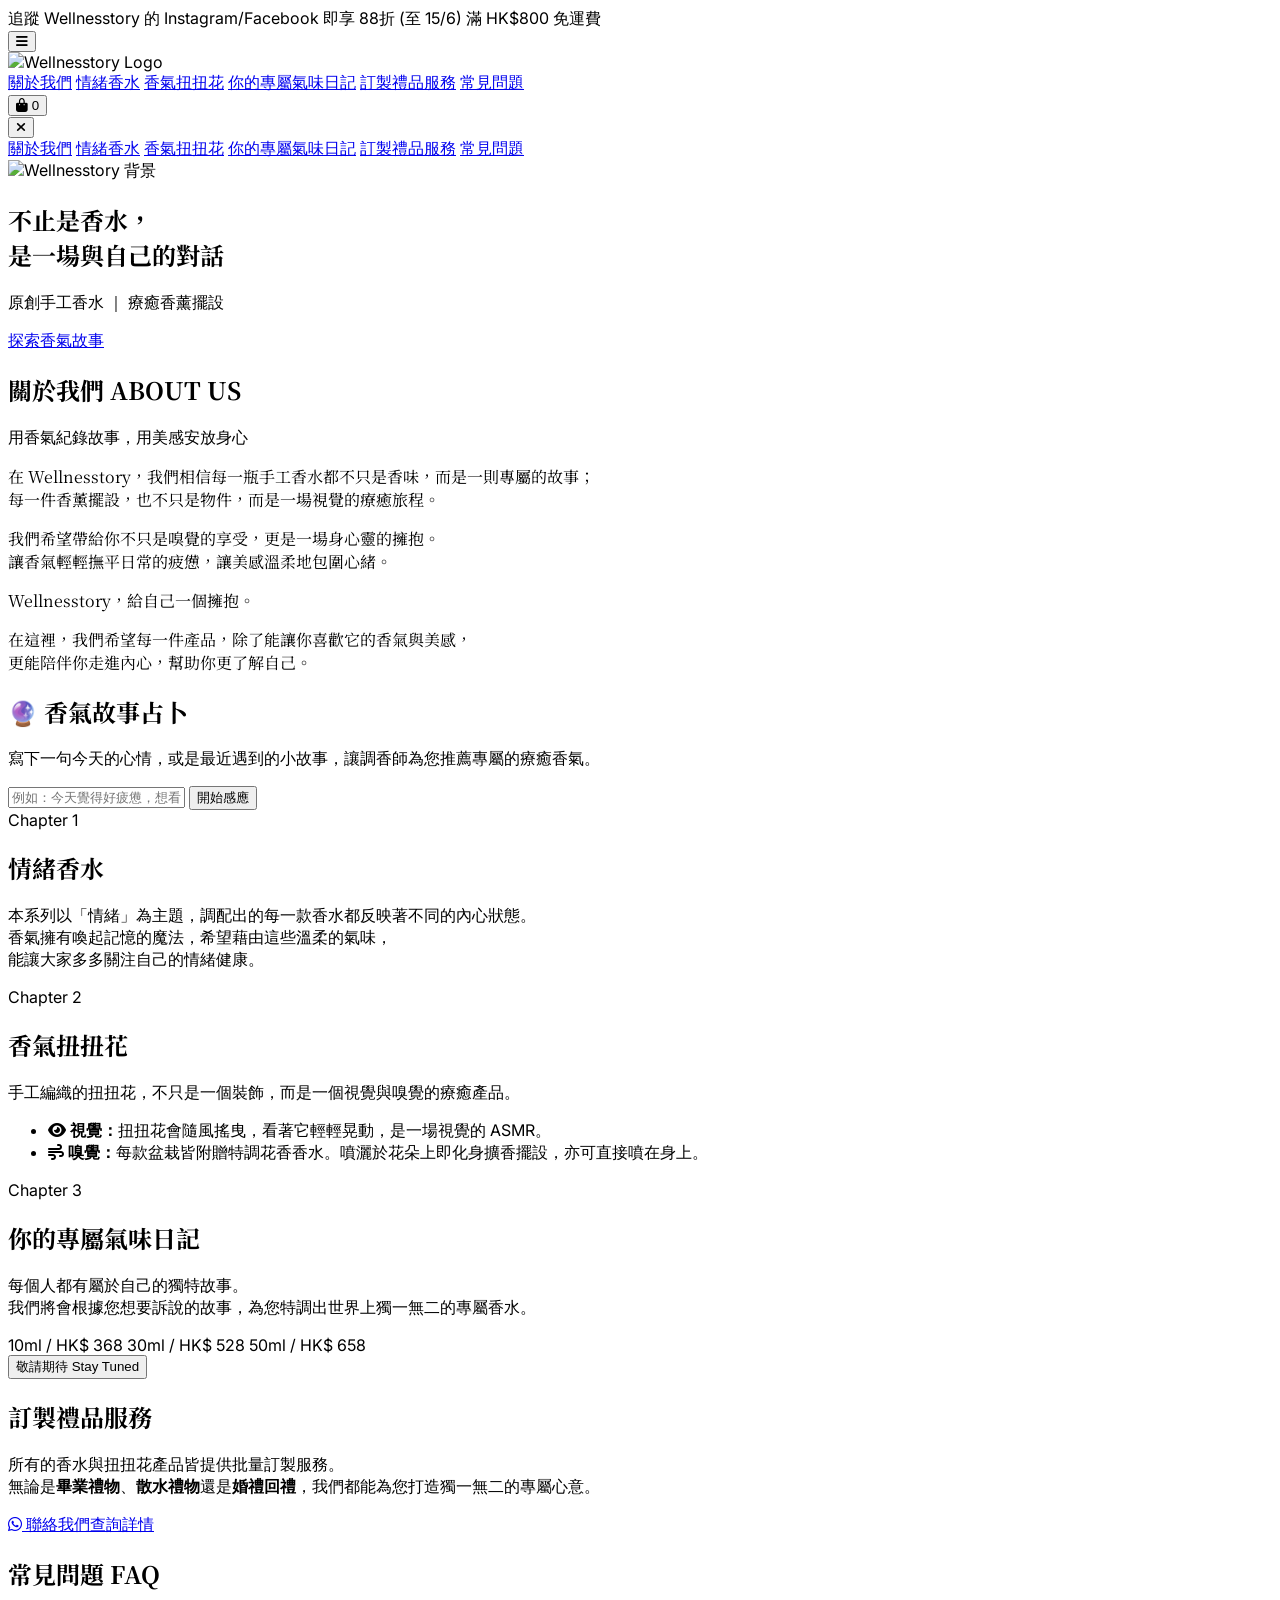
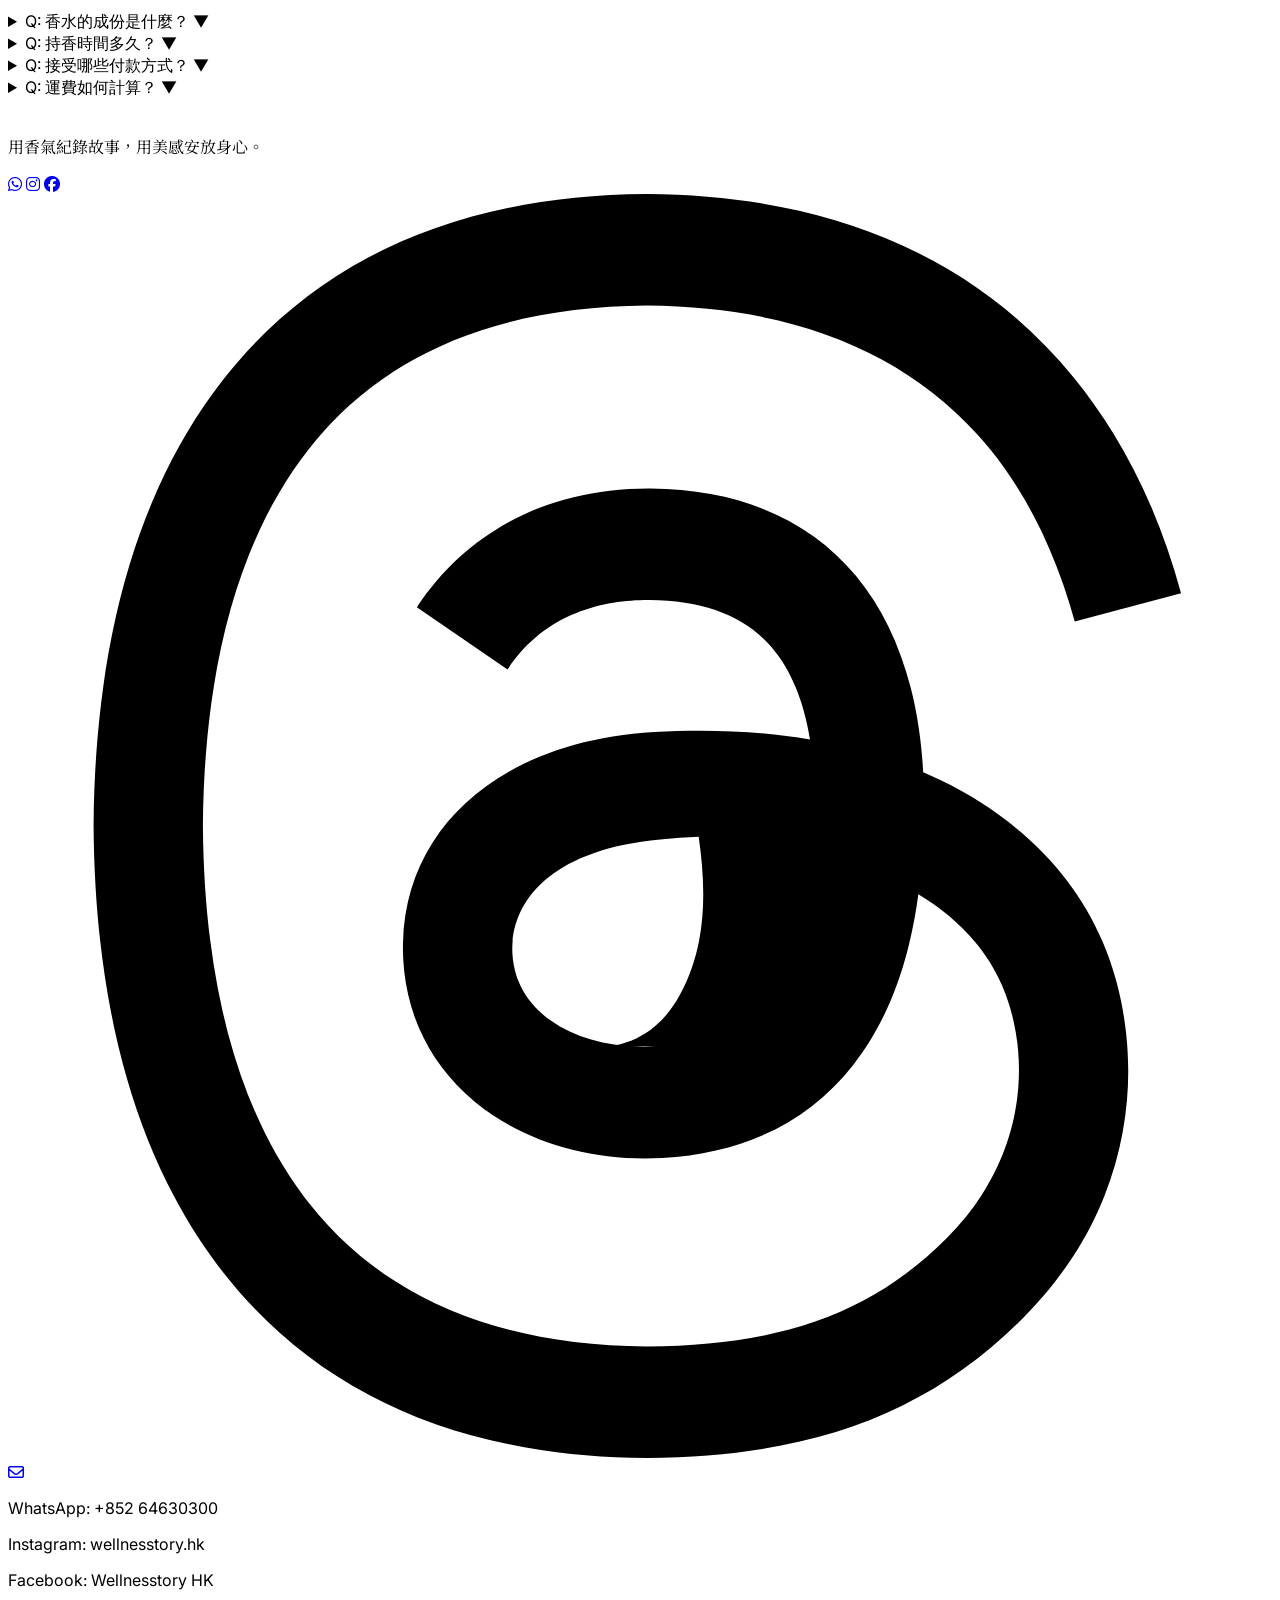
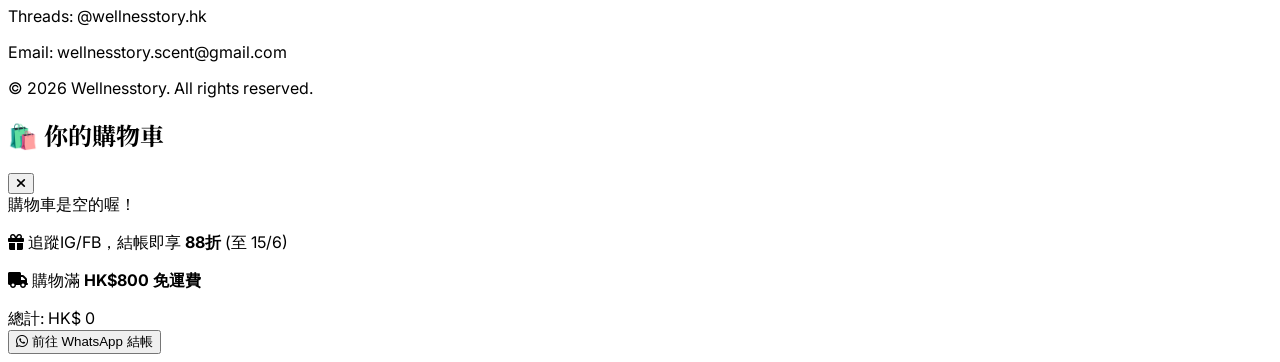
==== commit e3a4bf1b: "Add files via upload" ====
--- a/index.html
+++ b/index.html
@@ -67,6 +67,7 @@
                 <a href="#chapter2" class="text-gray-600 hover:text-[#8fa49b] transition-colors font-medium">香氣扭扭花</a>
                 <a href="#chapter3" class="text-gray-600 hover:text-[#8fa49b] transition-colors font-medium">你的專屬氣味日記</a>
                 <a href="#customer" class="text-gray-600 hover:text-[#8fa49b] transition-colors font-medium">訂製禮品服務</a>
+                <a href="#FAQ" class="text-gray-600 hover:text-[#8fa49b] transition-colors font-medium">常見問題</a>
             </div>
 
             <!-- 購物車按鈕 -->
@@ -89,6 +90,7 @@
             <a href="#chapter2" onclick="toggleMobileMenu()">香氣扭扭花</a>
             <a href="#chapter3" onclick="toggleMobileMenu()">你的專屬氣味日記</a>
             <a href="#customer" onclick="toggleMobileMenu()">訂製禮品服務</a>
+            <a href="#FAQ" onclick="toggleMobileMenu()">常見問題</a>
         </div>
     </div>
 
@@ -208,6 +210,46 @@
             </a>
         </div>
     </section>
+
+    <section id="FAQ" class="py-24 bg-white">
+    <div class="max-w-3xl mx-auto px-6">
+        <h2 class="text-3xl font-serif-tc text-center text-gray-800 mb-12">常見問題 FAQ</h2>
+        
+        <div class="space-y-4">
+            <details class="group bg-[#f4f7f6] p-6 rounded-2xl shadow-sm border border-gray-100 cursor-pointer">
+                <summary class="font-bold text-lg list-none flex justify-between items-center">
+                    Q: 香水的成份是什麼？
+                    <span class="group-open:rotate-180 transition-transform">▼</span>
+                </summary>
+                <p class="mt-4 text-gray-600 leading-relaxed">我們的香水採用高品質香精及酒精，通過 IFRA 國際香料協會認證，不含有害成分，符合安全標準。</p>
+            </details>
+
+            <details class="group bg-[#f4f7f6] p-6 rounded-2xl shadow-sm border border-gray-100 cursor-pointer">
+                <summary class="font-bold text-lg list-none flex justify-between items-center">
+                    Q: 持香時間多久？
+                    <span class="group-open:rotate-180 transition-transform">▼</span>
+                </summary>
+                <p class="mt-4 text-gray-600 leading-relaxed">約 6-8 小時，視乎個人體質、環境及應用方式而定。</p>
+            </details>
+
+            <details class="group bg-[#f4f7f6] p-6 rounded-2xl shadow-sm border border-gray-100 cursor-pointer">
+                <summary class="font-bold text-lg list-none flex justify-between items-center">
+                    Q: 接受哪些付款方式？
+                    <span class="group-open:rotate-180 transition-transform">▼</span>
+                </summary>
+                <p class="mt-4 text-gray-600 leading-relaxed">我們接受轉數快(FPS)、PayMe、Alipay HK、WeChat Pay。</p>
+            </details>
+
+            <details class="group bg-[#f4f7f6] p-6 rounded-2xl shadow-sm border border-gray-100 cursor-pointer">
+                <summary class="font-bold text-lg list-none flex justify-between items-center">
+                    Q: 運費如何計算？
+                    <span class="group-open:rotate-180 transition-transform">▼</span>
+                </summary>
+                <p class="mt-4 text-gray-600 leading-relaxed">購物滿 HK$800：香港地區（離島及偏遠地區除外）免運費；購物不足 HK$800 或 離島及偏遠地區：可選順豐到付（按順豐實際收費）或當面交收(+HK$15)</p>
+            </details>
+        </div>
+    </div>
+</section>
 
     <!-- 頁尾 Footer -->
     <footer class="bg-gray-900 text-gray-400 py-16 text-center">
@@ -234,7 +276,7 @@
                 <p class="hover:text-gray-300 transition-colors">Facebook: Wellnesstory HK</p>
                 <p class="hover:text-gray-300 transition-colors">Threads: @wellnesstory.hk</p>
                 <p class="hover:text-gray-300 transition-colors">Email: wellnesstory.scent@gmail.com</p>
-                <p class="mt-8 pt-6 border-t border-gray-800 text-xs opacity-60">&copy; 2024 Wellnesstory HK. All rights reserved.</p>
+                <p class="mt-8 pt-6 border-t border-gray-800 text-xs opacity-60">&copy; 2026 Wellnesstory. All rights reserved.</p>
             </div>
         </div>
     </footer>
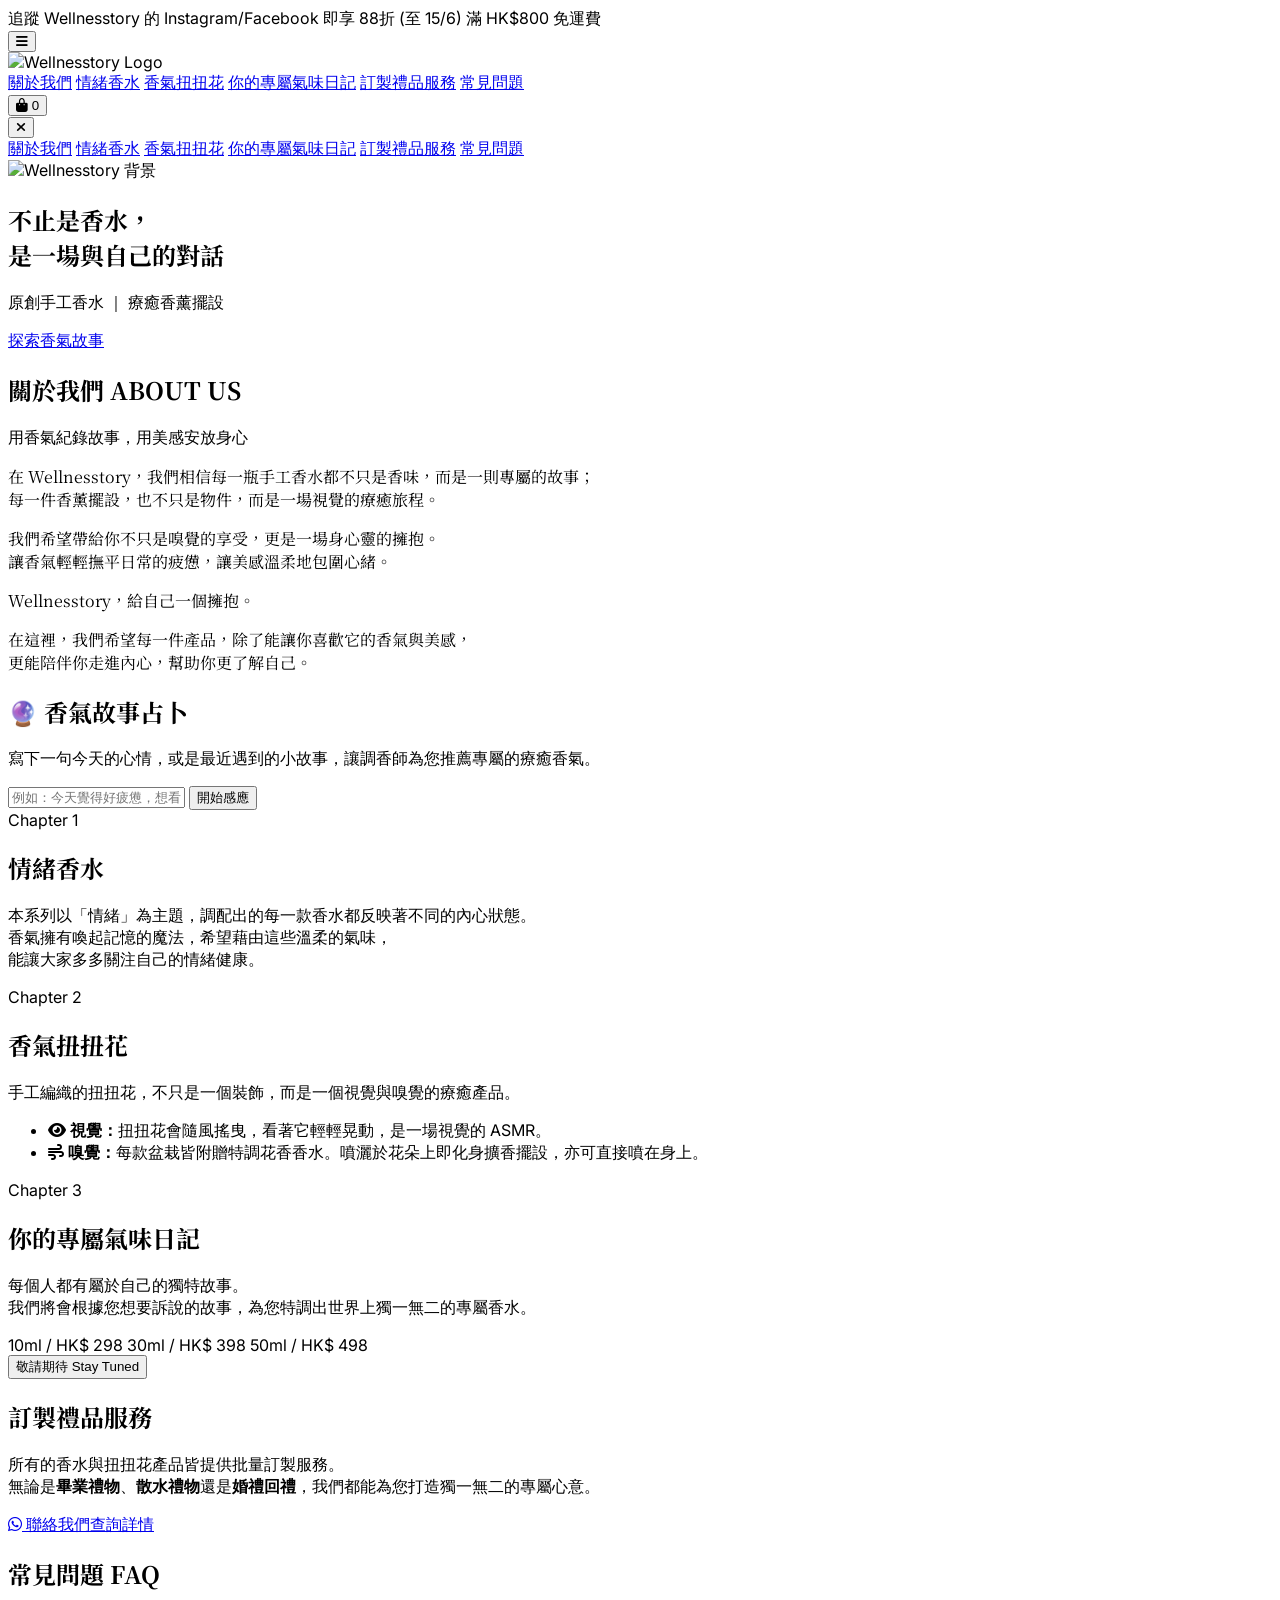
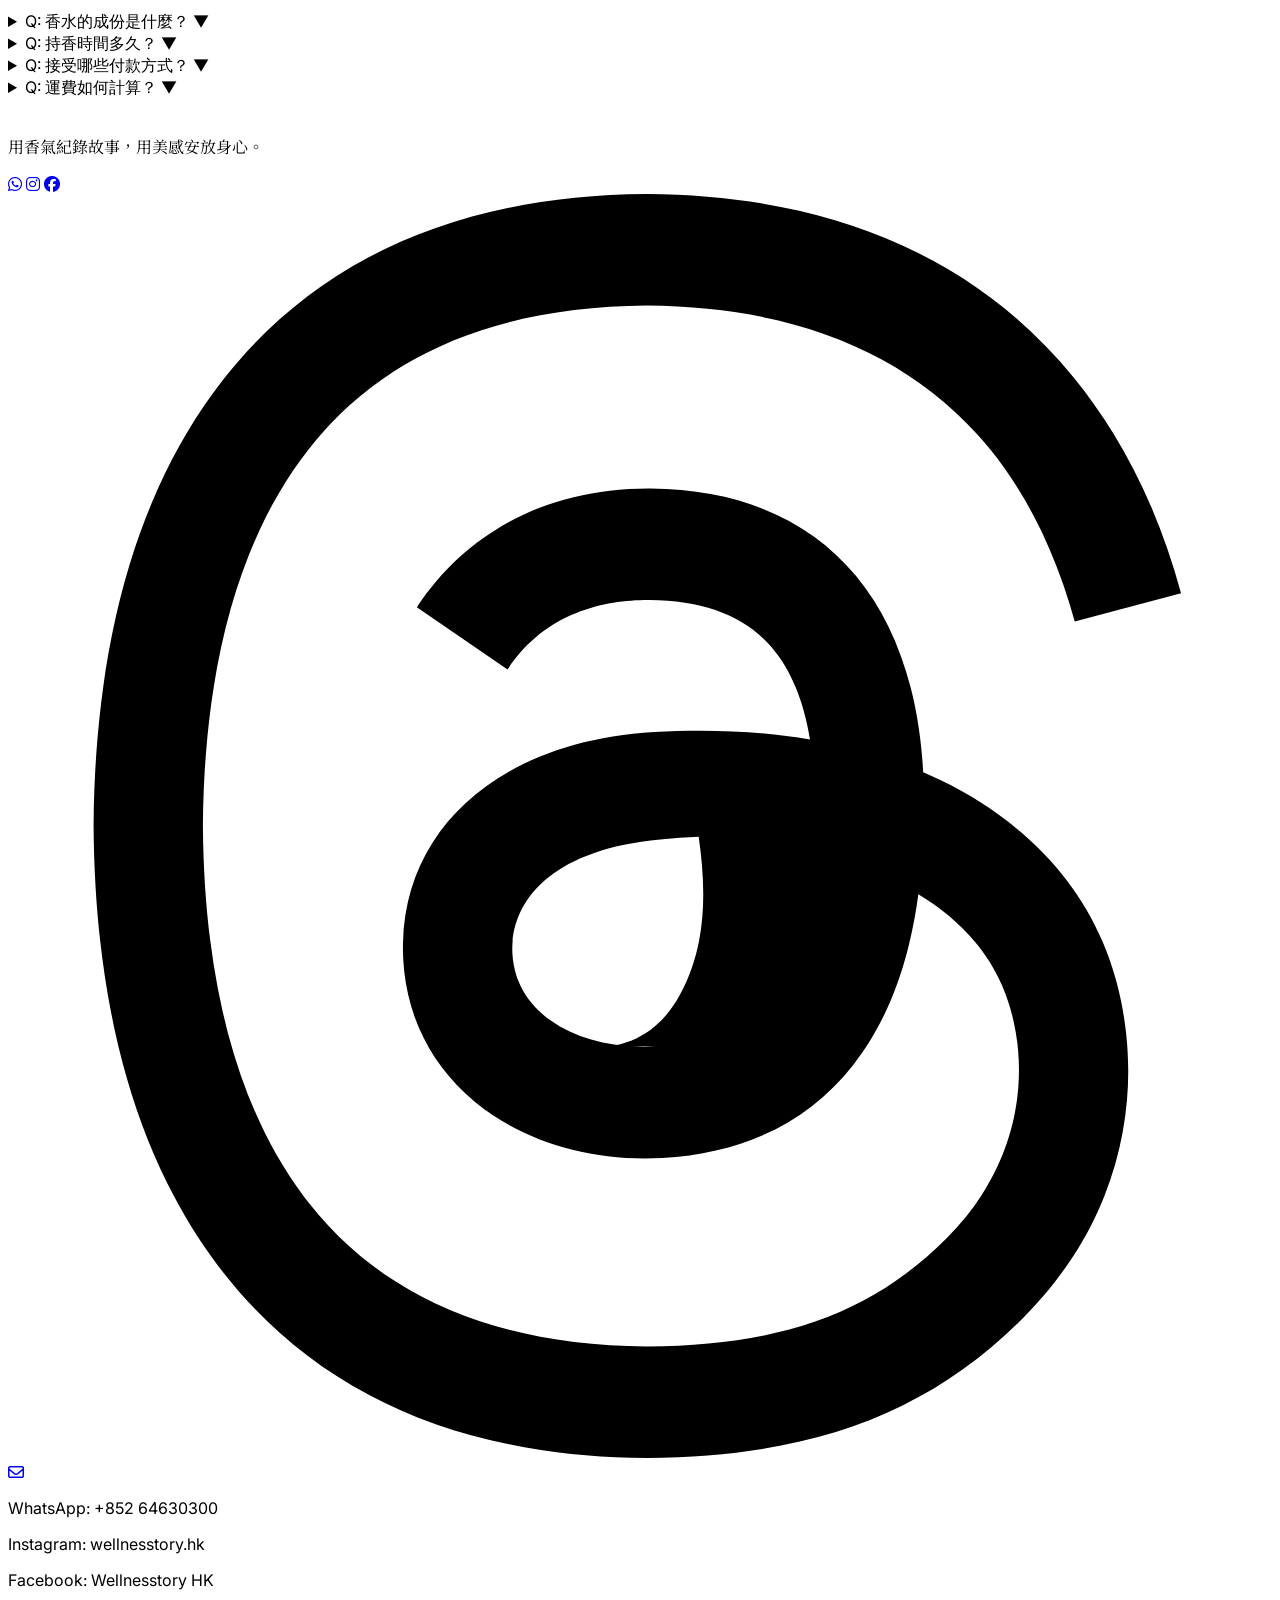
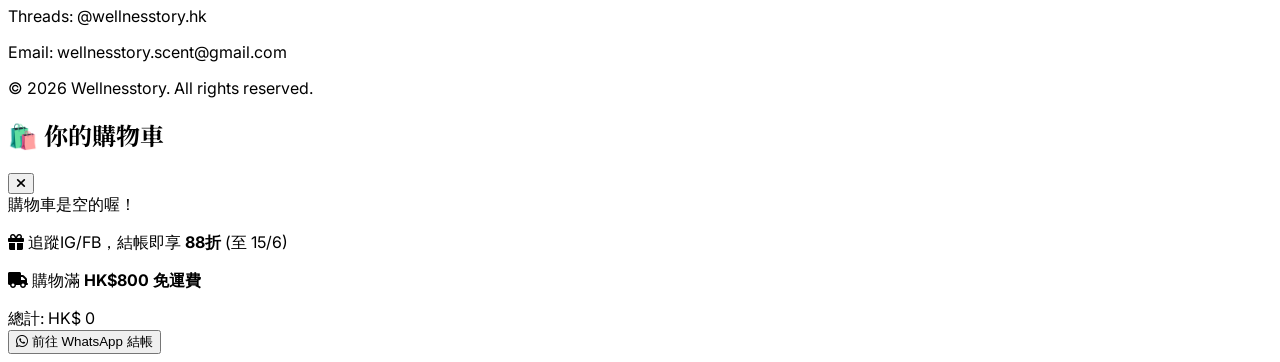
==== commit a476af71: "Update index.html" ====
--- a/index.html
+++ b/index.html
@@ -190,9 +190,9 @@
                 每個人都有屬於自己的獨特故事。<br>我們將會根據您想要訴說的故事，為您特調出世界上獨一無二的專屬香水。
             </p>
             <div class="flex flex-wrap justify-center gap-4 md:gap-8 text-gray-700 font-medium mb-12 text-lg">
-                <span class="bg-white px-6 py-2 rounded-lg shadow-sm">10ml / HK$ 368</span>
-                <span class="bg-white px-6 py-2 rounded-lg shadow-sm">30ml / HK$ 528</span>
-                <span class="bg-white px-6 py-2 rounded-lg shadow-sm">50ml / HK$ 658</span>
+                <span class="bg-white px-6 py-2 rounded-lg shadow-sm">10ml / HK$ 298</span>
+                <span class="bg-white px-6 py-2 rounded-lg shadow-sm">30ml / HK$ 398</span>
+                <span class="bg-white px-6 py-2 rounded-lg shadow-sm">50ml / HK$ 498</span>
             </div>
             <button class="bg-gray-300 text-gray-500 px-10 py-3.5 rounded-full font-medium cursor-not-allowed text-lg shadow-inner">
                 敬請期待 Stay Tuned
@@ -644,4 +644,4 @@
         };
     </script>
 </body>
-</html>+</html>
